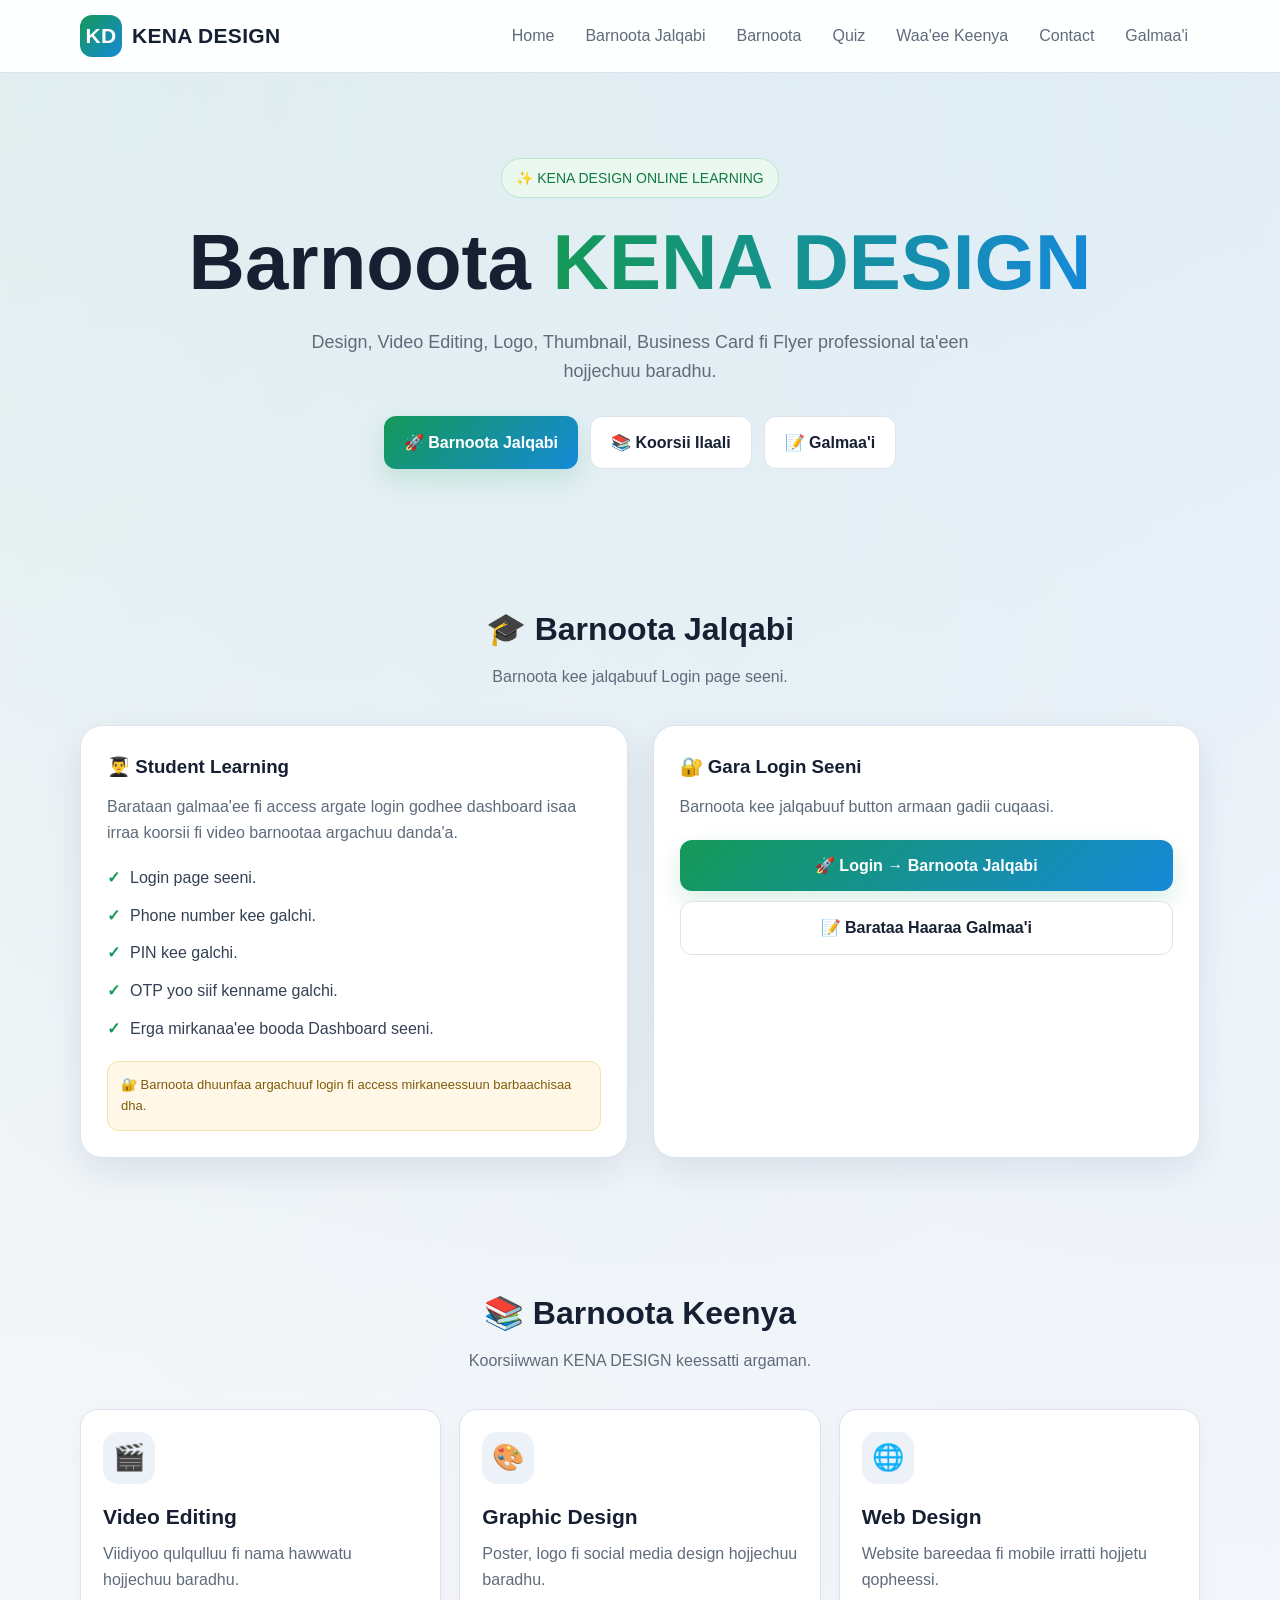
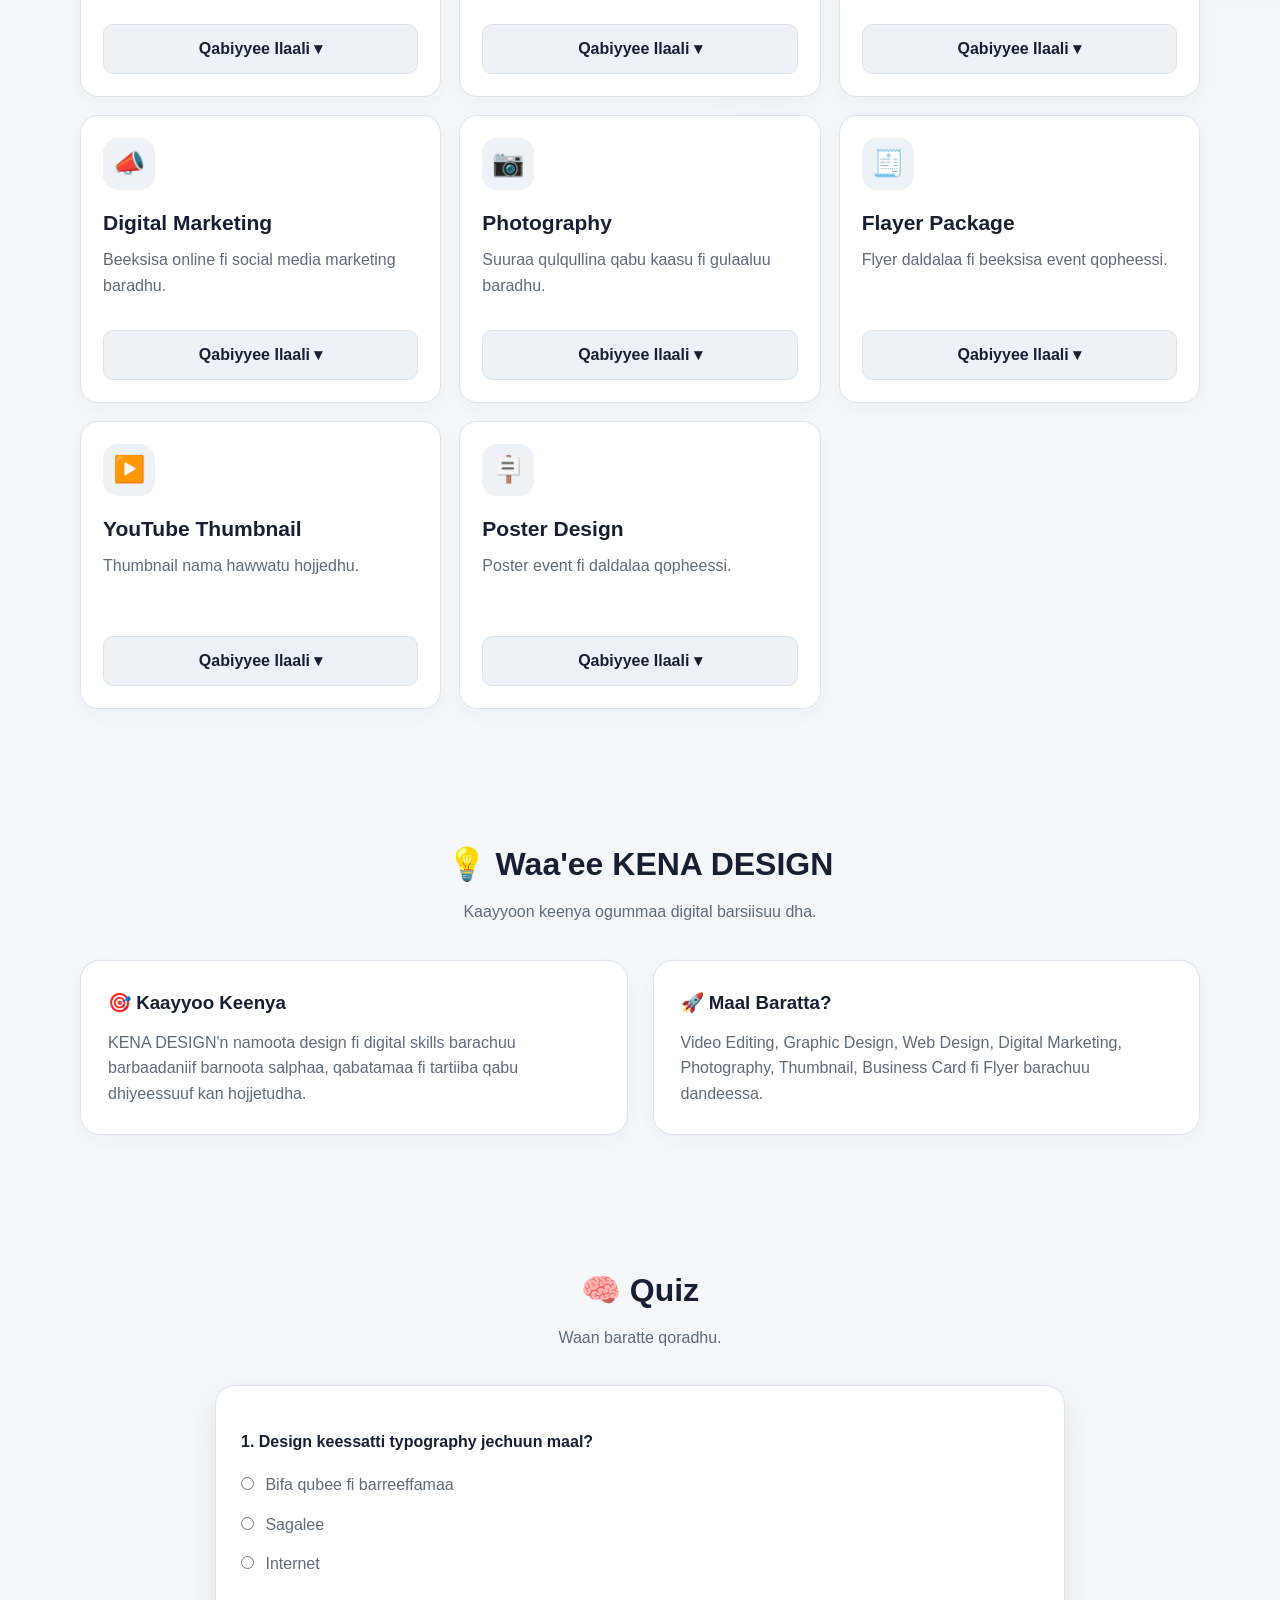
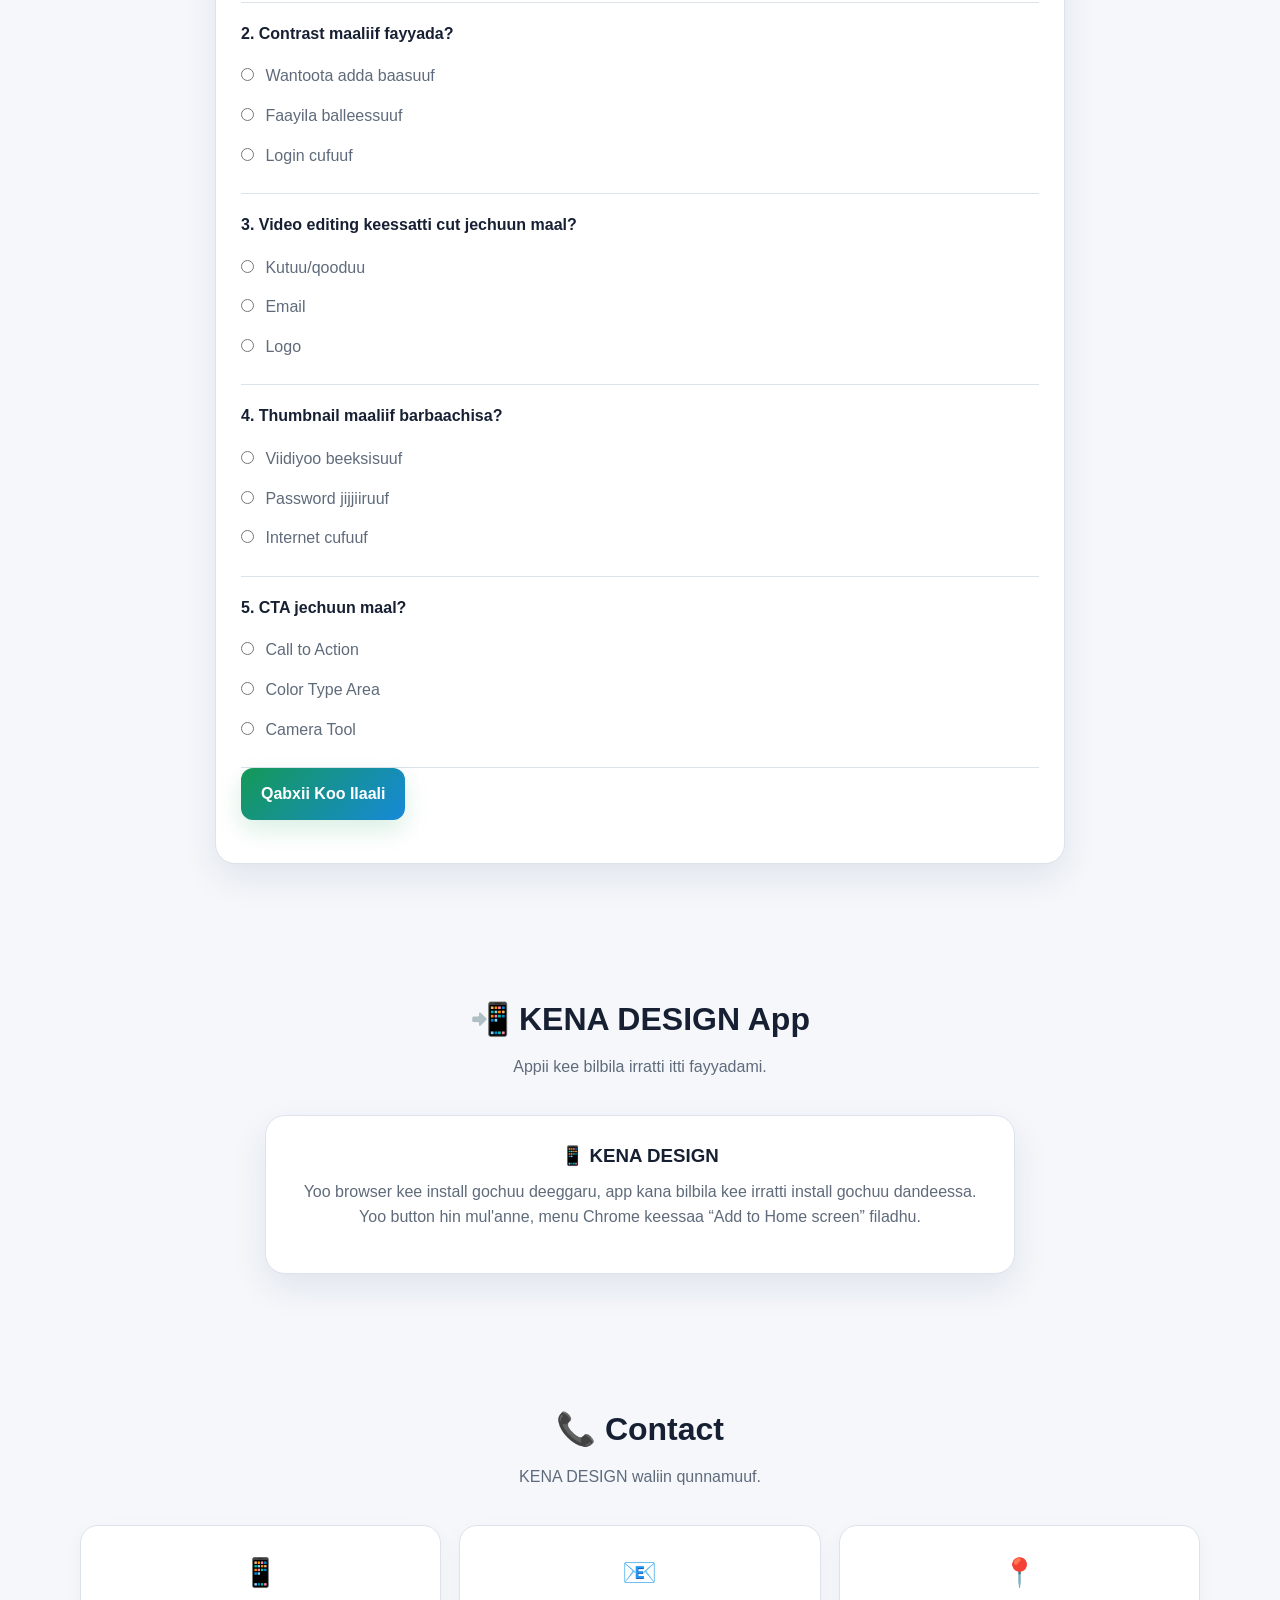
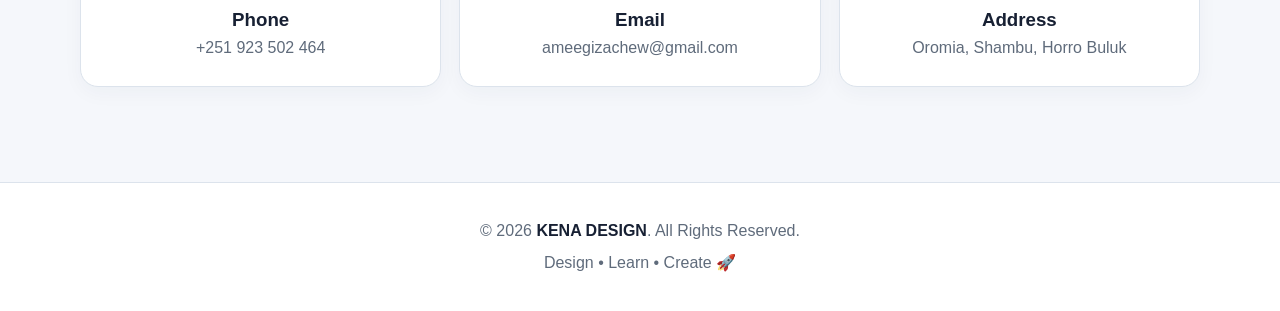
==== index.html @ f5390170 "Update index.html" ====
<!DOCTYPE html>
<html lang="om">
<head>
<meta charset="UTF-8">
<meta name="viewport" content="width=device-width, initial-scale=1, viewport-fit=cover">

<title>KENA DESIGN | Barnoota Design</title>

<meta name="description" content="KENA DESIGN - Barnoota Graphic Design, Video Editing, Web Design fi Digital Skills.">
<meta name="theme-color" content="#ffffff">
<meta name="mobile-web-app-capable" content="yes">
<meta name="apple-mobile-web-app-capable" content="yes">
<meta name="apple-mobile-web-app-title" content="KENA DESIGN">

<link rel="manifest" href="./manifest.json">
<link rel="icon" href="./icons/icon-192.png" type="image/png">
<link rel="apple-touch-icon" href="./icons/icon-192.png">

<style>
:root {
  --bg: #f5f7fb;
  --panel: #ffffff;
  --panel2: #edf2f8;
  --text: #172033;
  --muted: #5f6b7b;
  --accent: #159957;
  --accent2: #1689d8;
  --border: #dce3ec;
  --shadow: 0 14px 35px rgba(24, 39, 75, .09);
}

* {
  margin: 0;
  padding: 0;
  box-sizing: border-box;
}

html {
  scroll-behavior: smooth;
  scroll-padding-top: 85px;
}

body {
  font-family: Arial, Helvetica, sans-serif;
  background:
    radial-gradient(circle at top right, rgba(22,137,216,.08), transparent 35%),
    radial-gradient(circle at top left, rgba(21,153,87,.07), transparent 30%),
    var(--bg);
  color: var(--text);
  line-height: 1.6;
  min-height: 100vh;
}

a {
  color: inherit;
  text-decoration: none;
}

button, input, select {
  font: inherit;
}

button {
  -webkit-tap-highlight-color: transparent;
}

.container {
  width: min(1120px, 92%);
  margin: auto;
}

/* NAVIGATION */

nav {
  position: sticky;
  top: 0;
  z-index: 1000;
  background: rgba(255,255,255,.96);
  backdrop-filter: blur(14px);
  border-bottom: 1px solid var(--border);
}

.nav-inner {
  min-height: 72px;
  display: flex;
  align-items: center;
  justify-content: space-between;
  gap: 15px;
}

.logo {
  display: flex;
  align-items: center;
  gap: 10px;
  font-size: 21px;
  font-weight: 900;
  letter-spacing: .3px;
}

.logo-mark {
  width: 42px;
  height: 42px;
  display: grid;
  place-items: center;
  border-radius: 12px;
  background: linear-gradient(135deg, var(--accent), var(--accent2));
  color: white;
  font-weight: 900;
}

.nav-links {
  display: flex;
  align-items: center;
  gap: 7px;
}

.nav-links a {
  color: var(--muted);
  padding: 10px 12px;
  border-radius: 10px;
}

.nav-links a:hover {
  color: var(--text);
  background: var(--panel2);
}

.menu-btn {
  display: none;
  border: 1px solid var(--border);
  background: var(--panel);
  color: var(--text);
  padding: 9px 12px;
  border-radius: 10px;
  cursor: pointer;
}

/* BUTTONS */

.btn {
  display: inline-flex;
  justify-content: center;
  align-items: center;
  gap: 8px;
  border: 0;
  cursor: pointer;
  border-radius: 12px;
  padding: 13px 20px;
  font-weight: 800;
  text-align: center;
  transition: transform .2s, box-shadow .2s;
}

.btn:hover {
  transform: translateY(-2px);
}

.primary {
  background: linear-gradient(135deg, var(--accent), var(--accent2));
  color: #fff;
  box-shadow: 0 10px 24px rgba(21,153,87,.16);
}

.secondary {
  background: #fff;
  color: var(--text);
  border: 1px solid var(--border);
}

/* HERO */

.hero {
  padding: 85px 0 70px;
  text-align: center;
}

.badge {
  display: inline-block;
  padding: 8px 14px;
  border: 1px solid #b8e8cf;
  background: #eaf8f0;
  color: #117a43;
  border-radius: 999px;
  font-size: 14px;
  margin-bottom: 20px;
}

.hero h1 {
  font-size: clamp(38px, 8vw, 78px);
  line-height: 1.15;
  margin-bottom: 20px;
  font-weight: 900;
}

.hero h1 span {
  background: linear-gradient(90deg, var(--accent), var(--accent2));
  -webkit-background-clip: text;
  background-clip: text;
  color: transparent;
}

.hero p {
  max-width: 700px;
  margin: 0 auto 30px;
  color: var(--muted);
  font-size: 18px;
}

.hero-actions {
  display: flex;
  justify-content: center;
  flex-wrap: wrap;
  gap: 12px;
}

/* SECTIONS */

section {
  padding: 65px 0;
}

.section-head {
  text-align: center;
  margin-bottom: 35px;
}

.section-head h2 {
  font-size: 32px;
  margin-bottom: 9px;
}

.section-head p {
  color: var(--muted);
}

/* STUDENT ACCESS */

.access-wrap {
  display: grid;
  grid-template-columns: 1fr 1fr;
  gap: 25px;
}

.card {
  background: var(--panel);
  border: 1px solid var(--border);
  border-radius: 22px;
  padding: 26px;
  box-shadow: var(--shadow);
}

.card h3 {
  margin-bottom: 12px;
}

.access-info p {
  color: var(--muted);
  margin-bottom: 20px;
}

.access-list {
  list-style: none;
  display: grid;
  gap: 12px;
}

.access-list li {
  display: flex;
  gap: 10px;
  color: #344054;
}

.access-list span {
  color: var(--accent);
  font-weight: bold;
}

.notice {
  margin-top: 20px;
  padding: 13px;
  border-radius: 11px;
  background: #fff8e8;
  border: 1px solid #f5dfaa;
  color: #815b0a;
  font-size: 13px;
}

/* COURSES */

.course-grid {
  display: grid;
  grid-template-columns: repeat(3, 1fr);
  gap: 18px;
}

.course {
  background: var(--panel);
  border: 1px solid var(--border);
  border-radius: 18px;
  padding: 22px;
  box-shadow: 0 6px 20px rgba(24,39,75,.04);
}

.course:hover {
  border-color: #a9dfc2;
  box-shadow: var(--shadow);
}

.icon {
  width: 52px;
  height: 52px;
  display: grid;
  place-items: center;
  border-radius: 15px;
  background: var(--panel2);
  font-size: 26px;
  margin-bottom: 16px;
}

.course h3 {
  font-size: 21px;
  margin-bottom: 8px;
}

.course p {
  color: var(--muted);
  min-height: 68px;
  margin-bottom: 15px;
}

.course-toggle {
  width: 100%;
  padding: 11px;
  border: 1px solid var(--border);
  background: var(--panel2);
  color: var(--text);
  border-radius: 10px;
  cursor: pointer;
  font-weight: 700;
}

.lesson {
  display: none;
  margin-top: 15px;
}

.lesson.open {
  display: block;
}

.lesson ul {
  list-style: none;
  color: var(--muted);
  padding: 10px 0;
}

.lesson li {
  padding: 5px 0;
}

/* ABOUT */

.about-grid {
  display: grid;
  grid-template-columns: 1fr 1fr;
  gap: 25px;
}

.about-box {
  padding: 27px;
  border-radius: 20px;
  background: var(--panel);
  border: 1px solid var(--border);
  box-shadow: 0 6px 20px rgba(24,39,75,.04);
}

.about-box h3 {
  margin-bottom: 12px;
}

.about-box p {
  color: var(--muted);
}

/* QUIZ */

.quiz-box {
  max-width: 850px;
  margin: auto;
  background: var(--panel);
  border: 1px solid var(--border);
  border-radius: 20px;
  padding: 25px;
  box-shadow: var(--shadow);
}

.q {
  padding: 18px 0;
  border-bottom: 1px solid var(--border);
}

.q b {
  display: block;
  margin-bottom: 10px;
}

.q label {
  display: block;
  color: var(--muted);
  padding: 7px 0;
  cursor: pointer;
}

.q input {
  margin-right: 7px;
  accent-color: var(--accent);
}

.result {
  margin-top: 18px;
  font-size: 20px;
  font-weight: 900;
  color: var(--accent);
}

/* CONTACT */

.contact-grid {
  display: grid;
  grid-template-columns: repeat(3, 1fr);
  gap: 18px;
}

.contact-card {
  text-align: center;
  background: var(--panel);
  border: 1px solid var(--border);
  border-radius: 18px;
  padding: 25px;
  box-shadow: 0 6px 20px rgba(24,39,75,.04);
}

.contact-card .big {
  font-size: 28px;
  margin-bottom: 10px;
}

.contact-card p {
  color: var(--muted);
  overflow-wrap: anywhere;
}

/* APP INSTALL */

.install-box {
  max-width: 750px;
  margin: auto;
  text-align: center;
  background: var(--panel);
  border: 1px solid var(--border);
  border-radius: 20px;
  padding: 25px;
  box-shadow: var(--shadow);
}

.install-box p {
  color: var(--muted);
  margin: 8px 0 18px;
}

#installBtn {
  display: none;
}

/* FOOTER */

footer {
  margin-top: 30px;
  padding: 35px 0;
  border-top: 1px solid var(--border);
  text-align: center;
  color: var(--muted);
  background: #fff;
}

footer strong {
  color: var(--text);
}

/* RESPONSIVE */

@media(max-width:900px) {
  .course-grid {
    grid-template-columns: repeat(2, 1fr);
  }

  .access-wrap,
  .about-grid {
    grid-template-columns: 1fr;
  }

  .contact-grid {
    grid-template-columns: 1fr 1fr;
  }
}

@media(max-width:680px) {
  .nav-links {
    display: none;
    position: absolute;
    left: 4%;
    right: 4%;
    top: 72px;
    padding: 10px;
    background: #fff;
    border: 1px solid var(--border);
    border-radius: 14px;
    flex-direction: column;
    align-items: stretch;
    box-shadow: var(--shadow);
  }

  .nav-links.active {
    display: flex;
  }

  .nav-links a {
    width: 100%;
  }

  .menu-btn {
    display: block;
  }

  .hero {
    padding: 60px 0 45px;
  }

  section {
    padding: 50px 0;
  }

  .course-grid,
  .contact-grid {
    grid-template-columns: 1fr;
  }

  .card,
  .quiz-box,
  .about-box {
    padding: 20px;
  }
}

@media(prefers-reduced-motion:reduce) {
  *,
  *::before,
  *::after {
    scroll-behavior: auto !important;
    transition: none !important;
  }
}
</style>
</head>

<body>

<!-- NAVIGATION -->
<nav>
  <div class="container nav-inner">

    <a href="#home" class="logo">
      <span class="logo-mark">KD</span>
      <span>KENA DESIGN</span>
    </a>

    <button
      class="menu-btn"
      id="menuBtn"
      type="button"
      aria-label="Menu bani"
      aria-expanded="false">☰</button>

    <div class="nav-links" id="navLinks">
  <a href="#home">Home</a>

  <a href="https://ameegizachew-kena.github.io/kena-design-/login.html">
    Barnoota Jalqabi
  </a>

  <a href="#courses">Barnoota</a>
  <a href="#quiz">Quiz</a>
  <a href="#about">Waa'ee Keenya</a>
  <a href="#contact">Contact</a>

  <a href="https://ameegizachew-kena.github.io/kena-design-/register.html">
    Galmaa'i
  </a>
</div>

  </div>
</nav>

<!-- HERO -->
<header class="hero" id="home">
  <div class="container">

    <div class="badge">✨ KENA DESIGN ONLINE LEARNING</div>

    <h1>Barnoota <span>KENA DESIGN</span></h1>

    <p>
      Design, Video Editing, Logo, Thumbnail, Business Card
      fi Flyer professional ta'een hojjechuu baradhu.
    </p>

    <div class="hero-actions">
      <a href="login.html" class="btn primary">🚀 Barnoota Jalqabi</a>
      <a href="#courses" class="btn secondary">📚 Koorsii Ilaali</a>
      <a href="register.html" class="btn secondary">📝 Galmaa'i</a>
    </div>

  </div>
</header>

<!-- STUDENT ACCESS -->
<section id="access">
  <div class="container">

    <div class="section-head">
      <h2>🎓 Barnoota Jalqabi</h2>
      <p>Barnoota kee jalqabuuf Login page seeni.</p>
    </div>

    <div class="access-wrap">

      <div class="card access-info">
        <h3>👨‍🎓 Student Learning</h3>

        <p>
          Barataan galmaa'ee fi access argate login godhee
          dashboard isaa irraa koorsii fi video barnootaa argachuu danda'a.
        </p>

        <ul class="access-list">
          <li><span>✓</span><div>Login page seeni.</div></li>
          <li><span>✓</span><div>Phone number kee galchi.</div></li>
          <li><span>✓</span><div>PIN kee galchi.</div></li>
          <li><span>✓</span><div>OTP yoo siif kenname galchi.</div></li>
          <li><span>✓</span><div>Erga mirkanaa'ee booda Dashboard seeni.</div></li>
        </ul>

        <div class="notice">
          🔐 Barnoota dhuunfaa argachuuf login fi access
          mirkaneessuun barbaachisaa dha.
        </div>
      </div>

      <div class="card">
        <h3>🔐 Gara Login Seeni</h3>

        <p style="color:var(--muted);margin-bottom:20px;">
          Barnoota kee jalqabuuf button armaan gadii cuqaasi.
        </p>

        <a href="login.html" class="btn primary" style="width:100%;">
          🚀 Login → Barnoota Jalqabi
        </a>

        <a href="register.html" class="btn secondary"
           style="width:100%;margin-top:10px;">
          📝 Barataa Haaraa Galmaa'i
        </a>
      </div>

    </div>
  </div>
</section>

<!-- COURSES -->
<section id="courses">
  <div class="container">

    <div class="section-head">
      <h2>📚 Barnoota Keenya</h2>
      <p>Koorsiiwwan KENA DESIGN keessatti argaman.</p>
    </div>

    <div id="courseGrid" class="course-grid"></div>

  </div>
</section>

<!-- ABOUT -->
<section id="about">
  <div class="container">

    <div class="section-head">
      <h2>💡 Waa'ee KENA DESIGN</h2>
      <p>Kaayyoon keenya ogummaa digital barsiisuu dha.</p>
    </div>

    <div class="about-grid">

      <div class="about-box">
        <h3>🎯 Kaayyoo Keenya</h3>
        <p>
          KENA DESIGN'n namoota design fi digital skills barachuu
          barbaadaniif barnoota salphaa, qabatamaa fi tartiiba qabu
          dhiyeessuuf kan hojjetudha.
        </p>
      </div>

      <div class="about-box">
        <h3>🚀 Maal Baratta?</h3>
        <p>
          Video Editing, Graphic Design, Web Design, Digital Marketing,
          Photography, Thumbnail, Business Card fi Flyer barachuu dandeessa.
        </p>
      </div>

    </div>
  </div>
</section>

<!-- QUIZ -->
<section id="quiz">
  <div class="container">

    <div class="section-head">
      <h2>🧠 Quiz</h2>
      <p>Waan baratte qoradhu.</p>
    </div>

    <div id="quizBox" class="quiz-box"></div>

  </div>
</section>

<!-- APP INSTALL -->
<section id="install">
  <div class="container">

    <div class="section-head">
      <h2>📲 KENA DESIGN App</h2>
      <p>Appii kee bilbila irratti itti fayyadami.</p>
    </div>

    <div class="install-box">
      <h3>📱 KENA DESIGN</h3>

      <p>
        Yoo browser kee install gochuu deeggaru, app kana bilbila kee
        irratti install gochuu dandeessa. Yoo button hin mul'anne,
        menu Chrome keessaa “Add to Home screen” filadhu.
      </p>

      <button id="installBtn" class="btn primary" type="button">
        📲 Install App
      </button>

      <p id="installMessage" aria-live="polite"></p>
    </div>

  </div>
</section>

<!-- CONTACT -->
<section id="contact">
  <div class="container">

    <div class="section-head">
      <h2>📞 Contact</h2>
      <p>KENA DESIGN waliin qunnamuuf.</p>
    </div>

    <div class="contact-grid">

      <div class="contact-card">
        <div class="big">📱</div>
        <h3>Phone</h3>
        <p>+251 923 502 464</p>
      </div>

      <div class="contact-card">
        <div class="big">📧</div>
        <h3>Email</h3>
        <p>ameegizachew@gmail.com</p>
      </div>

      <div class="contact-card">
        <div class="big">📍</div>
        <h3>Address</h3>
        <p>Oromia, Shambu, Horro Buluk</p>
      </div>

    </div>
  </div>
</section>

<!-- FOOTER -->
<footer>
  <div class="container">
    <p>© 2026 <strong>KENA DESIGN</strong>. All Rights Reserved.</p>
    <p style="margin-top:7px;">Design • Learn • Create 🚀</p>
  </div>
</footer>

<script>
"use strict";

/* MOBILE MENU */
const menuBtn = document.getElementById("menuBtn");
const navLinks = document.getElementById("navLinks");

menuBtn.addEventListener("click", function() {
  const opened = navLinks.classList.toggle("active");

  menuBtn.setAttribute("aria-expanded", String(opened));
  menuBtn.textContent = opened ? "✕" : "☰";
});

navLinks.querySelectorAll("a").forEach(function(link) {
  link.addEventListener("click", function() {
    navLinks.classList.remove("active");
    menuBtn.setAttribute("aria-expanded", "false");
    menuBtn.textContent = "☰";
  });
});

/* COURSES */
const courses = [
  {
    icon: "🎬",
    title: "Video Editing",
    desc: "Viidiyoo qulqulluu fi nama hawwatu hojjechuu baradhu.",
    lessons: [
      "Cut fi trim gochuu",
      "Transition fi effect",
      "Text fi subtitle",
      "Music fi audio",
      "Export qulqullina gaariin"
    ]
  },
  {
    icon: "🎨",
    title: "Graphic Design",
    desc: "Poster, logo fi social media design hojjechuu baradhu.",
    lessons: [
      "Design basics",
      "Typography",
      "Color palette",
      "Layout fi composition",
      "Export"
    ]
  },
  {
    icon: "🌐",
    title: "Web Design",
    desc: "Website bareedaa fi mobile irratti hojjetu qopheessi.",
    lessons: [
      "HTML basics",
      "CSS basics",
      "Responsive design",
      "Links fi forms",
      "Publish website"
    ]
  },
  {
    icon: "📣",
    title: "Digital Marketing",
    desc: "Beeksisa online fi social media marketing baradhu.",
    lessons: [
      "Marketing basics",
      "Content plan",
      "Social media",
      "Audience",
      "Measure results"
    ]
  },
  {
    icon: "📷",
    title: "Photography",
    desc: "Suuraa qulqullina qabu kaasu fi gulaaluu baradhu.",
    lessons: [
      "Camera basics",
      "Lighting",
      "Composition",
      "Editing",
      "Export"
    ]
  },
  {
    icon: "🧾",
    title: "Flayer Package",
    desc: "Flyer daldalaa fi beeksisa event qopheessi.",
    lessons: [
      "Headline",
      "Color",
      "Image placement",
      "Call to action",
      "Export"
    ]
  },
  {
    icon: "▶️",
    title: "YouTube Thumbnail",
    desc: "Thumbnail nama hawwatu hojjedhu.",
    lessons: [
      "Canvas size",
      "Composition",
      "Text",
      "Contrast",
      "Export"
    ]
  },
  {
    icon: "🪧",
    title: "Poster Design",
    desc: "Poster event fi daldalaa qopheessi.",
    lessons: [
      "Purpose",
      "Typography",
      "Color",
      "Layout",
      "Export"
    ]
  }
];

const courseGrid = document.getElementById("courseGrid");

courseGrid.innerHTML = courses.map(function(course, index) {
  return `
    <article class="course">
      <div class="icon">${course.icon}</div>

      <h3>${course.title}</h3>

      <p>${course.desc}</p>

      <button
        class="course-toggle"
        type="button"
        aria-expanded="false"
        aria-controls="lesson${index}"
        data-index="${index}">
        Qabiyyee Ilaali ▾
      </button>

      <div class="lesson" id="lesson${index}">
        <ul>
          ${course.lessons.map(function(item) {
            return `<li>✓ ${item}</li>`;
          }).join("")}
        </ul>

        <a class="btn primary" style="width:100%;" href="login.html">
          🔐 Login godhi
        </a>
      </div>
    </article>
  `;
}).join("");

document.querySelectorAll(".course-toggle").forEach(function(button) {
  button.addEventListener("click", function() {
    const lesson = document.getElementById(
      "lesson" + button.dataset.index
    );

    const opened = lesson.classList.toggle("open");

    button.setAttribute("aria-expanded", String(opened));

    button.textContent = opened
      ? "Qabiyyee Cufi ▴"
      : "Qabiyyee Ilaali ▾";
  });
});

/* QUIZ */
const questions = [
  [
    "Design keessatti typography jechuun maal?",
    ["Bifa qubee fi barreeffamaa", "Sagalee", "Internet"],
    0
  ],
  [
    "Contrast maaliif fayyada?",
    ["Wantoota adda baasuuf", "Faayila balleessuuf", "Login cufuuf"],
    0
  ],
  [
    "Video editing keessatti cut jechuun maal?",
    ["Kutuu/qooduu", "Email", "Logo"],
    0
  ],
  [
    "Thumbnail maaliif barbaachisa?",
    ["Viidiyoo beeksisuuf", "Password jijjiiruuf", "Internet cufuuf"],
    0
  ],
  [
    "CTA jechuun maal?",
    ["Call to Action", "Color Type Area", "Camera Tool"],
    0
  ]
];

const quizBox = document.getElementById("quizBox");

quizBox.innerHTML = questions.map(function(question, index) {
  return `
    <div class="q">
      <b>${index + 1}. ${question[0]}</b>

      ${question[1].map(function(option, optionIndex) {
        return `
          <label>
            <input
              type="radio"
              name="q${index}"
              value="${optionIndex}">
            ${option}
          </label>
        `;
      }).join("")}
    </div>
  `;
}).join("") + `
  <button type="button" class="btn primary" id="quizSubmit">
    Qabxii Koo Ilaali
  </button>

  <div id="result" class="result" aria-live="polite"></div>
`;

document.getElementById("quizSubmit").addEventListener("click", function() {
  let score = 0;
  let answered = 0;

  questions.forEach(function(question, index) {
    const answer = document.querySelector(
      'input[name="q' + index + '"]:checked'
    );

    if (answer) {
      answered++;

      if (Number(answer.value) === question[2]) {
        score++;
      }
    }
  });

  const result = document.getElementById("result");

  if (answered !== questions.length) {
    result.textContent =
      "Maaloo gaaffii hunda deebisi. Deebifte: " +
      answered + "/" + questions.length;

    return;
  }

  result.textContent =
    "Qabxii kee: " + score + "/" + questions.length + " 🎉";
});

/* PWA INSTALL */
let deferredInstallPrompt = null;

const installBtn = document.getElementById("installBtn");
const installMessage = document.getElementById("installMessage");

window.addEventListener("beforeinstallprompt", function(event) {
  event.preventDefault();

  deferredInstallPrompt = event;
  installBtn.style.display = "inline-flex";
  installMessage.textContent = "";
});

installBtn.addEventListener("click", async function() {
  if (!deferredInstallPrompt) {
    installMessage.textContent =
      'Chrome menu bani, "Add to Home screen" filadhu.';

    return;
  }

  deferredInstallPrompt.prompt();

  await deferredInstallPrompt.userChoice;

  deferredInstallPrompt = null;
  installBtn.style.display = "none";
});

window.addEventListener("appinstalled", function() {
  installBtn.style.display = "none";

  installMessage.textContent =
    "KENA DESIGN app install ta'eera. ✓";
});

/* SERVICE WORKER */
if ("serviceWorker" in navigator && location.protocol === "https:") {
  window.addEventListener("load", function() {
    navigator.serviceWorker.register("./service-worker.js")
      .catch(function(error) {
        console.error("Service worker error:", error);
      });
  });
}
</script>

</body>
</html>
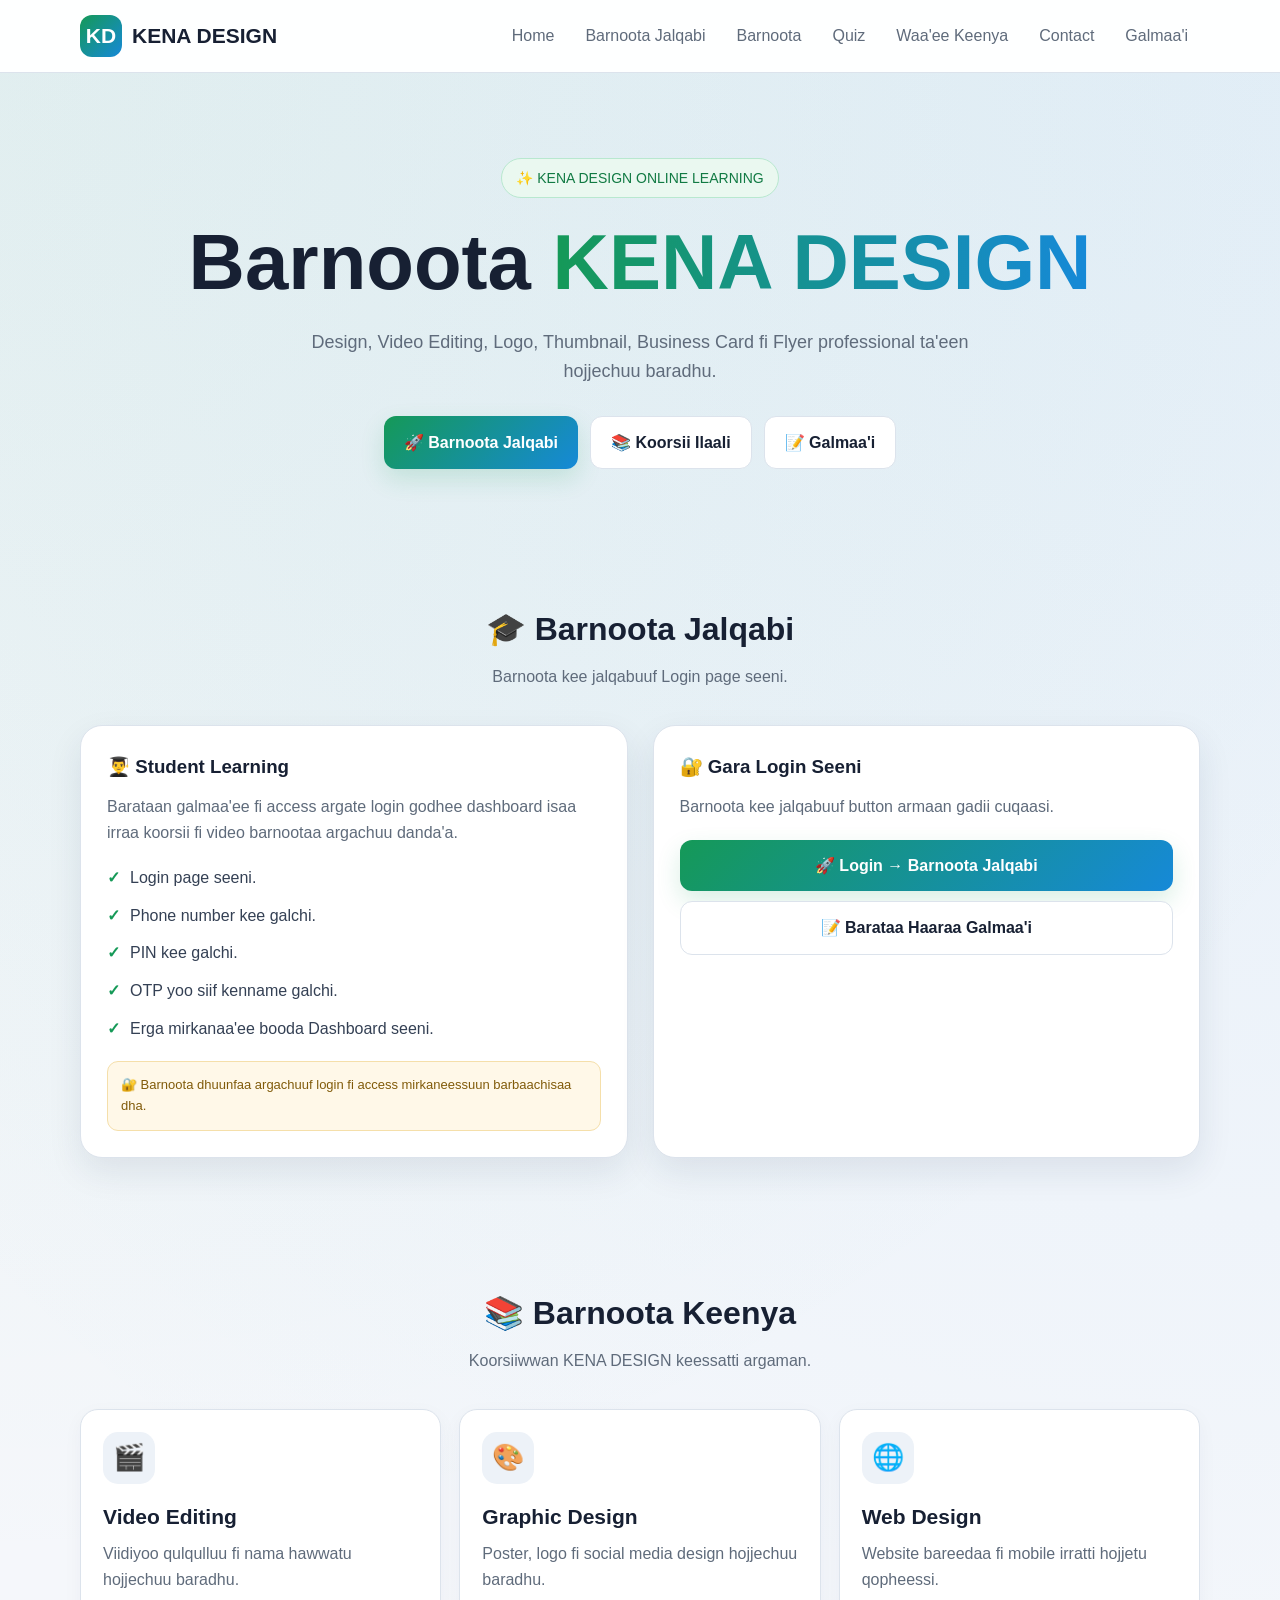
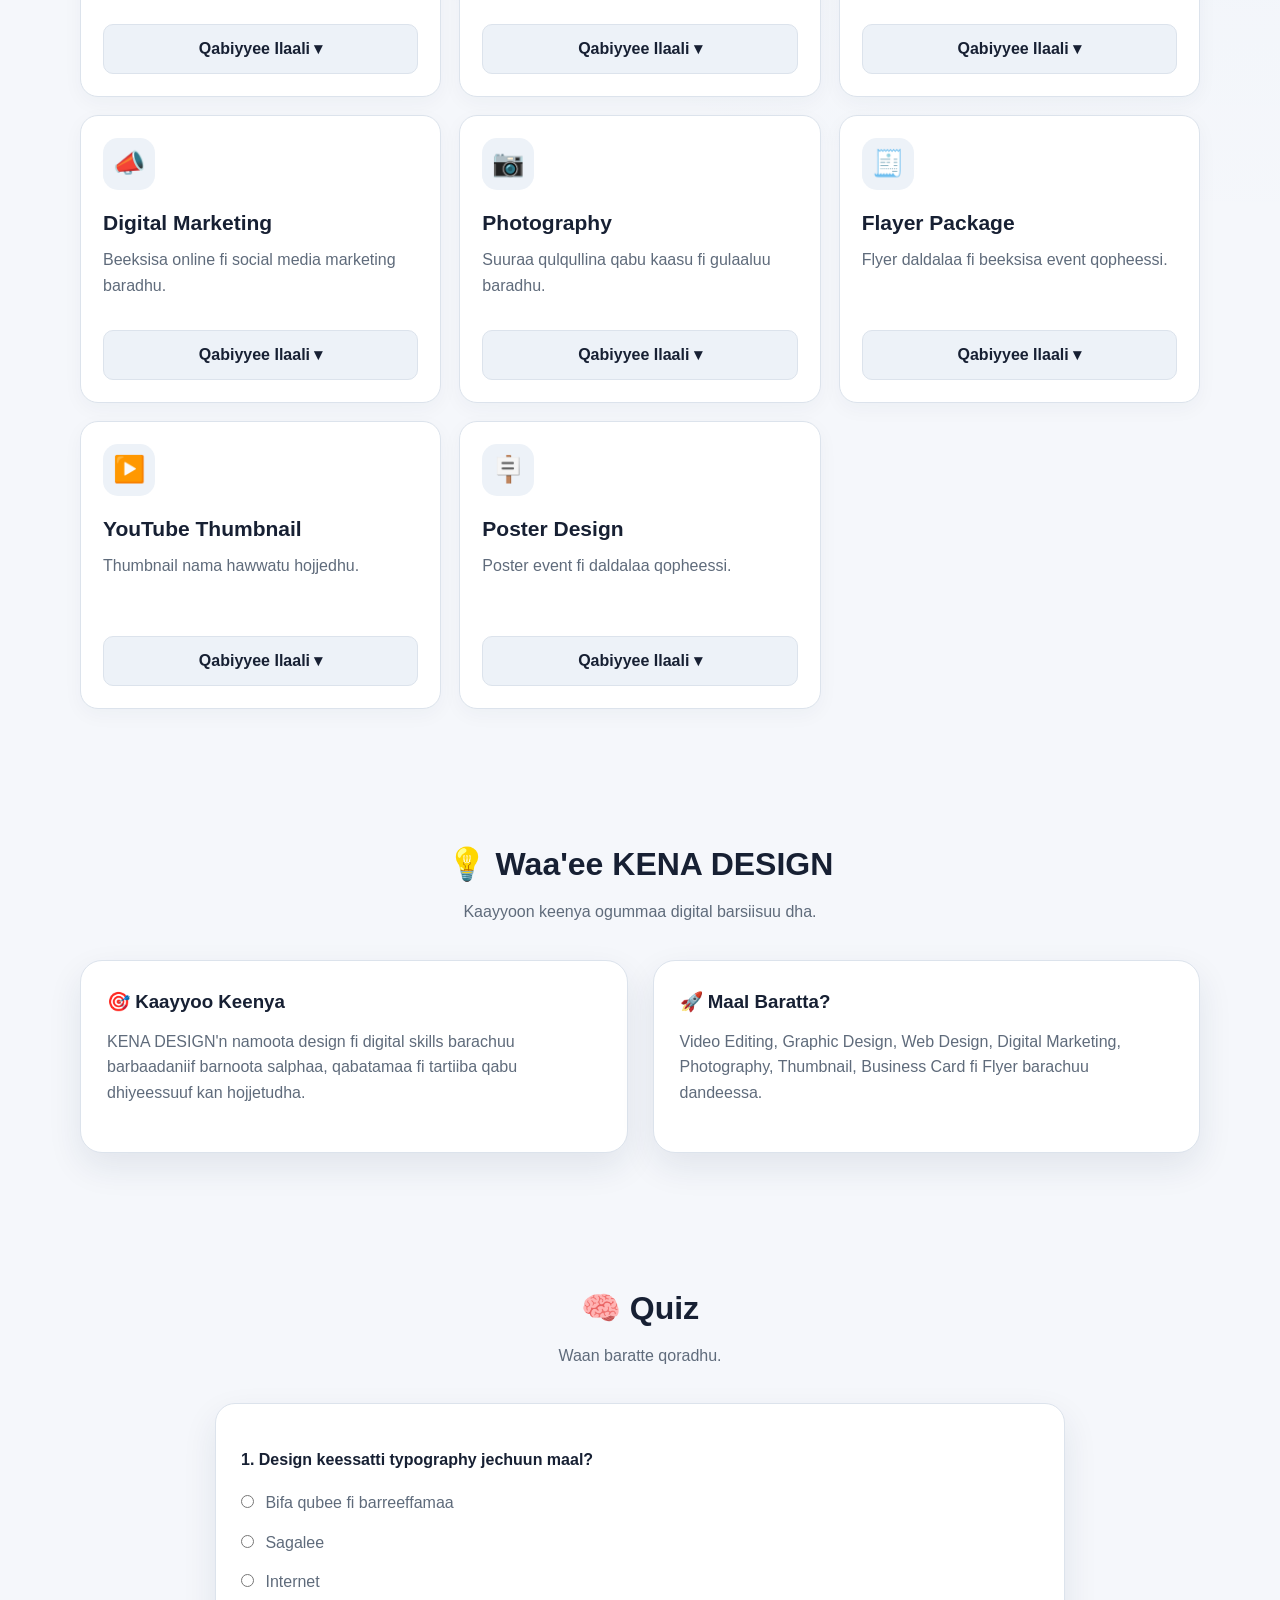
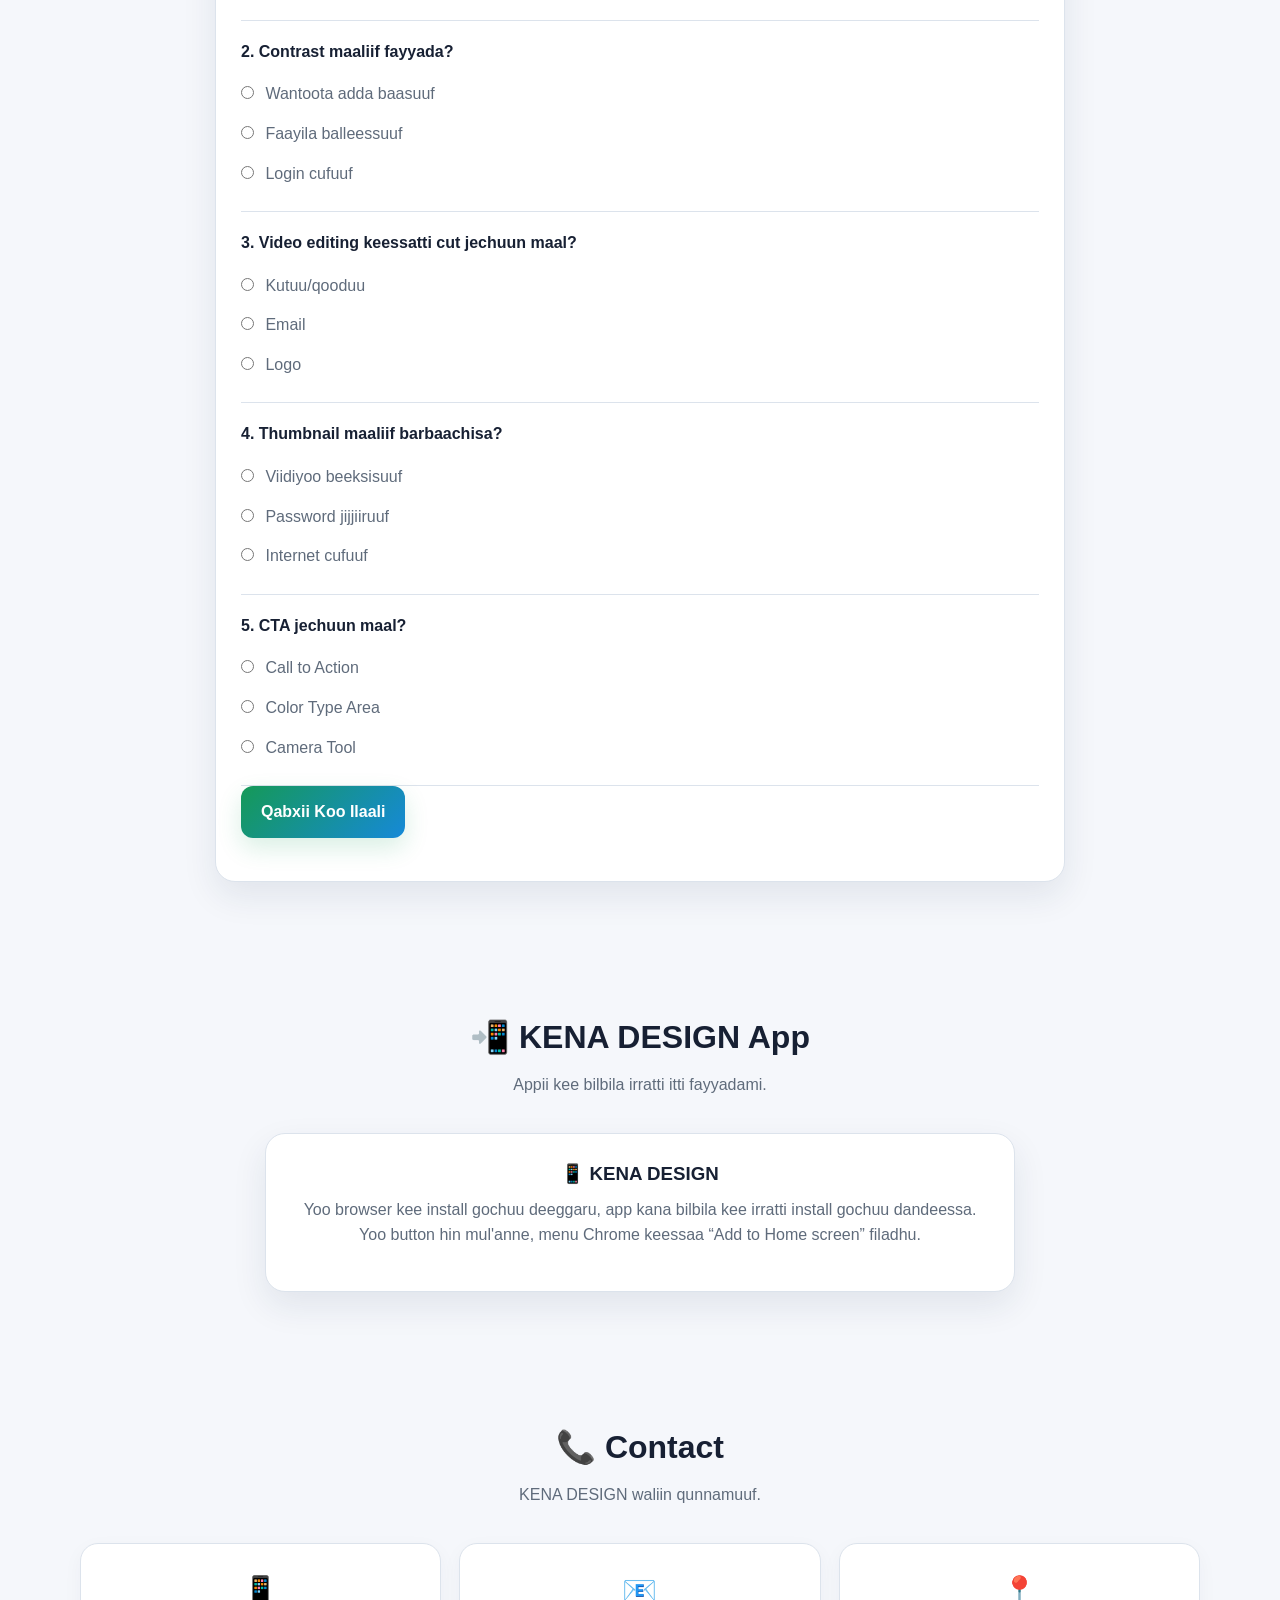
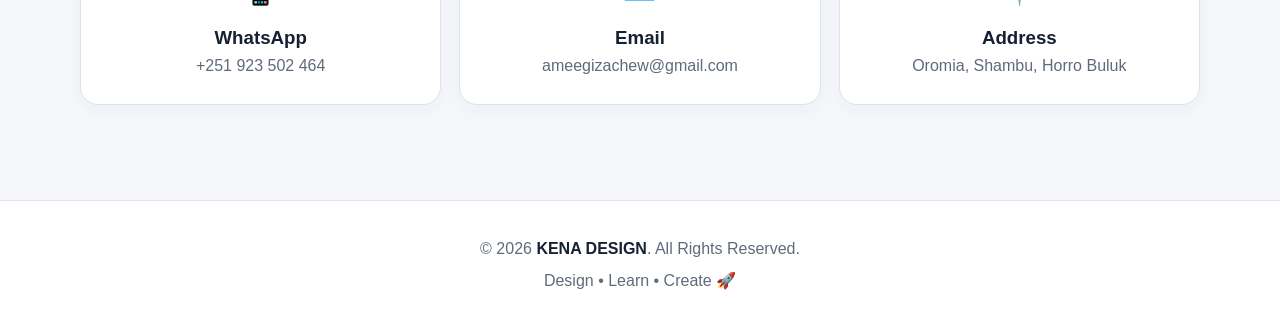
==== commit e1d84f6c: "Update index.html" ====
--- a/index.html
+++ b/index.html
@@ -5,7 +5,6 @@
 <meta name="viewport" content="width=device-width, initial-scale=1, viewport-fit=cover">
 
 <title>KENA DESIGN | Barnoota Design</title>
-
 <meta name="description" content="KENA DESIGN - Barnoota Graphic Design, Video Editing, Web Design fi Digital Skills.">
 <meta name="theme-color" content="#ffffff">
 <meta name="mobile-web-app-capable" content="yes">
@@ -18,537 +17,502 @@
 
 <style>
 :root {
-  --bg: #f5f7fb;
-  --panel: #ffffff;
-  --panel2: #edf2f8;
-  --text: #172033;
-  --muted: #5f6b7b;
-  --accent: #159957;
-  --accent2: #1689d8;
-  --border: #dce3ec;
-  --shadow: 0 14px 35px rgba(24, 39, 75, .09);
+  --bg:#f5f7fb;
+  --panel:#ffffff;
+  --panel2:#edf2f8;
+  --text:#172033;
+  --muted:#5f6b7b;
+  --accent:#159957;
+  --accent2:#1689d8;
+  --border:#dce3ec;
+  --shadow:0 14px 35px rgba(24,39,75,.09);
 }
 
 * {
-  margin: 0;
-  padding: 0;
-  box-sizing: border-box;
+  margin:0;
+  padding:0;
+  box-sizing:border-box;
 }
 
 html {
-  scroll-behavior: smooth;
-  scroll-padding-top: 85px;
+  scroll-behavior:smooth;
+  scroll-padding-top:85px;
 }
 
 body {
-  font-family: Arial, Helvetica, sans-serif;
+  font-family:Arial,Helvetica,sans-serif;
   background:
-    radial-gradient(circle at top right, rgba(22,137,216,.08), transparent 35%),
-    radial-gradient(circle at top left, rgba(21,153,87,.07), transparent 30%),
+    radial-gradient(circle at top right,rgba(22,137,216,.08),transparent 35%),
+    radial-gradient(circle at top left,rgba(21,153,87,.07),transparent 30%),
     var(--bg);
-  color: var(--text);
-  line-height: 1.6;
-  min-height: 100vh;
+  color:var(--text);
+  line-height:1.6;
+  min-height:100vh;
 }
 
 a {
-  color: inherit;
-  text-decoration: none;
-}
-
-button, input, select {
-  font: inherit;
+  color:inherit;
+  text-decoration:none;
+}
+
+button,input {
+  font:inherit;
 }
 
 button {
-  -webkit-tap-highlight-color: transparent;
+  -webkit-tap-highlight-color:transparent;
+  cursor:pointer;
 }
 
 .container {
-  width: min(1120px, 92%);
-  margin: auto;
+  width:min(1120px,92%);
+  margin:auto;
 }
 
 /* NAVIGATION */
-
 nav {
-  position: sticky;
-  top: 0;
-  z-index: 1000;
-  background: rgba(255,255,255,.96);
-  backdrop-filter: blur(14px);
-  border-bottom: 1px solid var(--border);
+  position:sticky;
+  top:0;
+  z-index:1000;
+  background:rgba(255,255,255,.97);
+  backdrop-filter:blur(14px);
+  border-bottom:1px solid var(--border);
 }
 
 .nav-inner {
-  min-height: 72px;
-  display: flex;
-  align-items: center;
-  justify-content: space-between;
-  gap: 15px;
+  min-height:72px;
+  display:flex;
+  align-items:center;
+  justify-content:space-between;
+  gap:15px;
 }
 
 .logo {
-  display: flex;
-  align-items: center;
-  gap: 10px;
-  font-size: 21px;
-  font-weight: 900;
-  letter-spacing: .3px;
+  display:flex;
+  align-items:center;
+  gap:10px;
+  font-size:21px;
+  font-weight:900;
 }
 
 .logo-mark {
-  width: 42px;
-  height: 42px;
-  display: grid;
-  place-items: center;
-  border-radius: 12px;
-  background: linear-gradient(135deg, var(--accent), var(--accent2));
-  color: white;
-  font-weight: 900;
+  width:42px;
+  height:42px;
+  display:grid;
+  place-items:center;
+  border-radius:12px;
+  background:linear-gradient(135deg,var(--accent),var(--accent2));
+  color:white;
+  font-weight:900;
 }
 
 .nav-links {
-  display: flex;
-  align-items: center;
-  gap: 7px;
+  display:flex;
+  align-items:center;
+  gap:7px;
 }
 
 .nav-links a {
-  color: var(--muted);
-  padding: 10px 12px;
-  border-radius: 10px;
+  color:var(--muted);
+  padding:10px 12px;
+  border-radius:10px;
 }
 
 .nav-links a:hover {
-  color: var(--text);
-  background: var(--panel2);
+  color:var(--text);
+  background:var(--panel2);
 }
 
 .menu-btn {
-  display: none;
-  border: 1px solid var(--border);
-  background: var(--panel);
-  color: var(--text);
-  padding: 9px 12px;
-  border-radius: 10px;
-  cursor: pointer;
+  display:none;
+  border:1px solid var(--border);
+  background:white;
+  padding:9px 12px;
+  border-radius:10px;
 }
 
 /* BUTTONS */
-
 .btn {
-  display: inline-flex;
-  justify-content: center;
-  align-items: center;
-  gap: 8px;
-  border: 0;
-  cursor: pointer;
-  border-radius: 12px;
-  padding: 13px 20px;
-  font-weight: 800;
-  text-align: center;
-  transition: transform .2s, box-shadow .2s;
+  display:inline-flex;
+  justify-content:center;
+  align-items:center;
+  gap:8px;
+  border:0;
+  border-radius:12px;
+  padding:13px 20px;
+  font-weight:800;
+  text-align:center;
+  transition:transform .2s,box-shadow .2s;
 }
 
 .btn:hover {
-  transform: translateY(-2px);
+  transform:translateY(-2px);
 }
 
 .primary {
-  background: linear-gradient(135deg, var(--accent), var(--accent2));
-  color: #fff;
-  box-shadow: 0 10px 24px rgba(21,153,87,.16);
+  background:linear-gradient(135deg,var(--accent),var(--accent2));
+  color:white;
+  box-shadow:0 10px 24px rgba(21,153,87,.16);
 }
 
 .secondary {
-  background: #fff;
-  color: var(--text);
-  border: 1px solid var(--border);
+  background:white;
+  color:var(--text);
+  border:1px solid var(--border);
 }
 
 /* HERO */
-
 .hero {
-  padding: 85px 0 70px;
-  text-align: center;
+  padding:85px 0 70px;
+  text-align:center;
 }
 
 .badge {
-  display: inline-block;
-  padding: 8px 14px;
-  border: 1px solid #b8e8cf;
-  background: #eaf8f0;
-  color: #117a43;
-  border-radius: 999px;
-  font-size: 14px;
-  margin-bottom: 20px;
+  display:inline-block;
+  padding:8px 14px;
+  border:1px solid #b8e8cf;
+  background:#eaf8f0;
+  color:#117a43;
+  border-radius:999px;
+  font-size:14px;
+  margin-bottom:20px;
 }
 
 .hero h1 {
-  font-size: clamp(38px, 8vw, 78px);
-  line-height: 1.15;
-  margin-bottom: 20px;
-  font-weight: 900;
+  font-size:clamp(38px,8vw,78px);
+  line-height:1.15;
+  margin-bottom:20px;
+  font-weight:900;
 }
 
 .hero h1 span {
-  background: linear-gradient(90deg, var(--accent), var(--accent2));
-  -webkit-background-clip: text;
-  background-clip: text;
-  color: transparent;
+  background:linear-gradient(90deg,var(--accent),var(--accent2));
+  -webkit-background-clip:text;
+  background-clip:text;
+  color:transparent;
 }
 
 .hero p {
-  max-width: 700px;
-  margin: 0 auto 30px;
-  color: var(--muted);
-  font-size: 18px;
+  max-width:700px;
+  margin:0 auto 30px;
+  color:var(--muted);
+  font-size:18px;
 }
 
 .hero-actions {
-  display: flex;
-  justify-content: center;
-  flex-wrap: wrap;
-  gap: 12px;
+  display:flex;
+  justify-content:center;
+  flex-wrap:wrap;
+  gap:12px;
 }
 
 /* SECTIONS */
-
 section {
-  padding: 65px 0;
+  padding:65px 0;
 }
 
 .section-head {
-  text-align: center;
-  margin-bottom: 35px;
+  text-align:center;
+  margin-bottom:35px;
 }
 
 .section-head h2 {
-  font-size: 32px;
-  margin-bottom: 9px;
+  font-size:32px;
+  margin-bottom:9px;
 }
 
 .section-head p {
-  color: var(--muted);
-}
-
-/* STUDENT ACCESS */
-
-.access-wrap {
-  display: grid;
-  grid-template-columns: 1fr 1fr;
-  gap: 25px;
-}
-
-.card {
-  background: var(--panel);
-  border: 1px solid var(--border);
-  border-radius: 22px;
-  padding: 26px;
-  box-shadow: var(--shadow);
-}
-
-.card h3 {
-  margin-bottom: 12px;
-}
-
-.access-info p {
-  color: var(--muted);
-  margin-bottom: 20px;
+  color:var(--muted);
+}
+
+/* CARDS */
+.access-wrap,
+.about-grid {
+  display:grid;
+  grid-template-columns:1fr 1fr;
+  gap:25px;
+}
+
+.card,
+.about-box {
+  background:var(--panel);
+  border:1px solid var(--border);
+  border-radius:22px;
+  padding:26px;
+  box-shadow:var(--shadow);
+}
+
+.card h3,
+.about-box h3 {
+  margin-bottom:12px;
+}
+
+.access-info p,
+.about-box p {
+  color:var(--muted);
+  margin-bottom:20px;
 }
 
 .access-list {
-  list-style: none;
-  display: grid;
-  gap: 12px;
+  list-style:none;
+  display:grid;
+  gap:12px;
 }
 
 .access-list li {
-  display: flex;
-  gap: 10px;
-  color: #344054;
+  display:flex;
+  gap:10px;
+  color:#344054;
 }
 
 .access-list span {
-  color: var(--accent);
-  font-weight: bold;
+  color:var(--accent);
+  font-weight:bold;
 }
 
 .notice {
-  margin-top: 20px;
-  padding: 13px;
-  border-radius: 11px;
-  background: #fff8e8;
-  border: 1px solid #f5dfaa;
-  color: #815b0a;
-  font-size: 13px;
+  margin-top:20px;
+  padding:13px;
+  border-radius:11px;
+  background:#fff8e8;
+  border:1px solid #f5dfaa;
+  color:#815b0a;
+  font-size:13px;
 }
 
 /* COURSES */
-
 .course-grid {
-  display: grid;
-  grid-template-columns: repeat(3, 1fr);
-  gap: 18px;
+  display:grid;
+  grid-template-columns:repeat(3,1fr);
+  gap:18px;
 }
 
 .course {
-  background: var(--panel);
-  border: 1px solid var(--border);
-  border-radius: 18px;
-  padding: 22px;
-  box-shadow: 0 6px 20px rgba(24,39,75,.04);
+  background:var(--panel);
+  border:1px solid var(--border);
+  border-radius:18px;
+  padding:22px;
+  box-shadow:0 6px 20px rgba(24,39,75,.04);
 }
 
 .course:hover {
-  border-color: #a9dfc2;
-  box-shadow: var(--shadow);
+  border-color:#a9dfc2;
+  box-shadow:var(--shadow);
 }
 
 .icon {
-  width: 52px;
-  height: 52px;
-  display: grid;
-  place-items: center;
-  border-radius: 15px;
-  background: var(--panel2);
-  font-size: 26px;
-  margin-bottom: 16px;
+  width:52px;
+  height:52px;
+  display:grid;
+  place-items:center;
+  border-radius:15px;
+  background:var(--panel2);
+  font-size:26px;
+  margin-bottom:16px;
 }
 
 .course h3 {
-  font-size: 21px;
-  margin-bottom: 8px;
+  font-size:21px;
+  margin-bottom:8px;
 }
 
 .course p {
-  color: var(--muted);
-  min-height: 68px;
-  margin-bottom: 15px;
+  color:var(--muted);
+  min-height:68px;
+  margin-bottom:15px;
 }
 
 .course-toggle {
-  width: 100%;
-  padding: 11px;
-  border: 1px solid var(--border);
-  background: var(--panel2);
-  color: var(--text);
-  border-radius: 10px;
-  cursor: pointer;
-  font-weight: 700;
+  width:100%;
+  padding:11px;
+  border:1px solid var(--border);
+  background:var(--panel2);
+  color:var(--text);
+  border-radius:10px;
+  font-weight:700;
 }
 
 .lesson {
-  display: none;
-  margin-top: 15px;
+  display:none;
+  margin-top:15px;
 }
 
 .lesson.open {
-  display: block;
+  display:block;
 }
 
 .lesson ul {
-  list-style: none;
-  color: var(--muted);
-  padding: 10px 0;
+  list-style:none;
+  color:var(--muted);
+  padding:10px 0;
 }
 
 .lesson li {
-  padding: 5px 0;
-}
-
-/* ABOUT */
-
-.about-grid {
-  display: grid;
-  grid-template-columns: 1fr 1fr;
-  gap: 25px;
-}
-
-.about-box {
-  padding: 27px;
-  border-radius: 20px;
-  background: var(--panel);
-  border: 1px solid var(--border);
-  box-shadow: 0 6px 20px rgba(24,39,75,.04);
-}
-
-.about-box h3 {
-  margin-bottom: 12px;
-}
-
-.about-box p {
-  color: var(--muted);
+  padding:5px 0;
 }
 
 /* QUIZ */
-
 .quiz-box {
-  max-width: 850px;
-  margin: auto;
-  background: var(--panel);
-  border: 1px solid var(--border);
-  border-radius: 20px;
-  padding: 25px;
-  box-shadow: var(--shadow);
+  max-width:850px;
+  margin:auto;
+  background:white;
+  border:1px solid var(--border);
+  border-radius:20px;
+  padding:25px;
+  box-shadow:var(--shadow);
 }
 
 .q {
-  padding: 18px 0;
-  border-bottom: 1px solid var(--border);
+  padding:18px 0;
+  border-bottom:1px solid var(--border);
 }
 
 .q b {
-  display: block;
-  margin-bottom: 10px;
+  display:block;
+  margin-bottom:10px;
 }
 
 .q label {
-  display: block;
-  color: var(--muted);
-  padding: 7px 0;
-  cursor: pointer;
+  display:block;
+  color:var(--muted);
+  padding:7px 0;
+  cursor:pointer;
 }
 
 .q input {
-  margin-right: 7px;
-  accent-color: var(--accent);
+  margin-right:7px;
+  accent-color:var(--accent);
 }
 
 .result {
-  margin-top: 18px;
-  font-size: 20px;
-  font-weight: 900;
-  color: var(--accent);
+  margin-top:18px;
+  font-size:20px;
+  font-weight:900;
+  color:var(--accent);
 }
 
 /* CONTACT */
-
 .contact-grid {
-  display: grid;
-  grid-template-columns: repeat(3, 1fr);
-  gap: 18px;
+  display:grid;
+  grid-template-columns:repeat(3,1fr);
+  gap:18px;
 }
 
 .contact-card {
-  text-align: center;
-  background: var(--panel);
-  border: 1px solid var(--border);
-  border-radius: 18px;
-  padding: 25px;
-  box-shadow: 0 6px 20px rgba(24,39,75,.04);
+  text-align:center;
+  background:white;
+  border:1px solid var(--border);
+  border-radius:18px;
+  padding:25px;
+  box-shadow:0 6px 20px rgba(24,39,75,.04);
 }
 
 .contact-card .big {
-  font-size: 28px;
-  margin-bottom: 10px;
+  font-size:28px;
+  margin-bottom:10px;
 }
 
 .contact-card p {
-  color: var(--muted);
-  overflow-wrap: anywhere;
-}
-
-/* APP INSTALL */
-
+  color:var(--muted);
+  overflow-wrap:anywhere;
+}
+
+/* INSTALL */
 .install-box {
-  max-width: 750px;
-  margin: auto;
-  text-align: center;
-  background: var(--panel);
-  border: 1px solid var(--border);
-  border-radius: 20px;
-  padding: 25px;
-  box-shadow: var(--shadow);
+  max-width:750px;
+  margin:auto;
+  text-align:center;
+  background:white;
+  border:1px solid var(--border);
+  border-radius:20px;
+  padding:25px;
+  box-shadow:var(--shadow);
 }
 
 .install-box p {
-  color: var(--muted);
-  margin: 8px 0 18px;
+  color:var(--muted);
+  margin:8px 0 18px;
 }
 
 #installBtn {
-  display: none;
+  display:none;
 }
 
 /* FOOTER */
-
 footer {
-  margin-top: 30px;
-  padding: 35px 0;
-  border-top: 1px solid var(--border);
-  text-align: center;
-  color: var(--muted);
-  background: #fff;
+  margin-top:30px;
+  padding:35px 0;
+  border-top:1px solid var(--border);
+  text-align:center;
+  color:var(--muted);
+  background:white;
 }
 
 footer strong {
-  color: var(--text);
+  color:var(--text);
 }
 
 /* RESPONSIVE */
-
 @media(max-width:900px) {
   .course-grid {
-    grid-template-columns: repeat(2, 1fr);
+    grid-template-columns:repeat(2,1fr);
   }
 
   .access-wrap,
   .about-grid {
-    grid-template-columns: 1fr;
+    grid-template-columns:1fr;
   }
 
   .contact-grid {
-    grid-template-columns: 1fr 1fr;
+    grid-template-columns:1fr 1fr;
   }
 }
 
 @media(max-width:680px) {
   .nav-links {
-    display: none;
-    position: absolute;
-    left: 4%;
-    right: 4%;
-    top: 72px;
-    padding: 10px;
-    background: #fff;
-    border: 1px solid var(--border);
-    border-radius: 14px;
-    flex-direction: column;
-    align-items: stretch;
-    box-shadow: var(--shadow);
+    display:none;
+    position:absolute;
+    left:4%;
+    right:4%;
+    top:72px;
+    padding:10px;
+    background:white;
+    border:1px solid var(--border);
+    border-radius:14px;
+    flex-direction:column;
+    align-items:stretch;
+    box-shadow:var(--shadow);
   }
 
   .nav-links.active {
-    display: flex;
+    display:flex;
   }
 
   .nav-links a {
-    width: 100%;
+    width:100%;
   }
 
   .menu-btn {
-    display: block;
+    display:block;
   }
 
   .hero {
-    padding: 60px 0 45px;
+    padding:60px 0 45px;
   }
 
   section {
-    padding: 50px 0;
+    padding:50px 0;
   }
 
   .course-grid,
   .contact-grid {
-    grid-template-columns: 1fr;
+    grid-template-columns:1fr;
   }
 
   .card,
   .quiz-box,
   .about-box {
-    padding: 20px;
+    padding:20px;
   }
 }
 
@@ -556,8 +520,8 @@
   *,
   *::before,
   *::after {
-    scroll-behavior: auto !important;
-    transition: none !important;
+    scroll-behavior:auto!important;
+    transition:none!important;
   }
 }
 </style>
@@ -565,7 +529,6 @@
 
 <body>
 
-<!-- NAVIGATION -->
 <nav>
   <div class="container nav-inner">
 
@@ -574,34 +537,22 @@
       <span>KENA DESIGN</span>
     </a>
 
-    <button
-      class="menu-btn"
-      id="menuBtn"
-      type="button"
-      aria-label="Menu bani"
-      aria-expanded="false">☰</button>
+    <button class="menu-btn" id="menuBtn" type="button"
+      aria-label="Menu bani" aria-expanded="false">☰</button>
 
     <div class="nav-links" id="navLinks">
-  <a href="#home">Home</a>
-
-  <a href="https://ameegizachew-kena.github.io/kena-design-/login.html">
-    Barnoota Jalqabi
-  </a>
-
-  <a href="#courses">Barnoota</a>
-  <a href="#quiz">Quiz</a>
-  <a href="#about">Waa'ee Keenya</a>
-  <a href="#contact">Contact</a>
-
-  <a href="https://ameegizachew-kena.github.io/kena-design-/register.html">
-    Galmaa'i
-  </a>
-</div>
+      <a href="#home">Home</a>
+      <a href="#access">Barnoota Jalqabi</a>
+      <a href="#courses">Barnoota</a>
+      <a href="#quiz">Quiz</a>
+      <a href="#about">Waa'ee Keenya</a>
+      <a href="#contact">Contact</a>
+      <a href="register.html">Galmaa'i</a>
+    </div>
 
   </div>
 </nav>
 
-<!-- HERO -->
 <header class="hero" id="home">
   <div class="container">
 
@@ -623,7 +574,6 @@
   </div>
 </header>
 
-<!-- STUDENT ACCESS -->
 <section id="access">
   <div class="container">
 
@@ -677,7 +627,6 @@
   </div>
 </section>
 
-<!-- COURSES -->
 <section id="courses">
   <div class="container">
 
@@ -691,7 +640,6 @@
   </div>
 </section>
 
-<!-- ABOUT -->
 <section id="about">
   <div class="container">
 
@@ -723,7 +671,6 @@
   </div>
 </section>
 
-<!-- QUIZ -->
 <section id="quiz">
   <div class="container">
 
@@ -737,7 +684,6 @@
   </div>
 </section>
 
-<!-- APP INSTALL -->
 <section id="install">
   <div class="container">
 
@@ -765,7 +711,6 @@
   </div>
 </section>
 
-<!-- CONTACT -->
 <section id="contact">
   <div class="container">
 
@@ -778,14 +723,14 @@
 
       <div class="contact-card">
         <div class="big">📱</div>
-        <h3>Phone</h3>
-        <p>+251 923 502 464</p>
+        <h3>WhatsApp</h3>
+        <p><a href="https://wa.me/251923502464">+251 923 502 464</a></p>
       </div>
 
       <div class="contact-card">
         <div class="big">📧</div>
         <h3>Email</h3>
-        <p>ameegizachew@gmail.com</p>
+        <p><a href="mailto:ameegizachew@gmail.com">ameegizachew@gmail.com</a></p>
       </div>
 
       <div class="contact-card">
@@ -798,7 +743,6 @@
   </div>
 </section>
 
-<!-- FOOTER -->
 <footer>
   <div class="container">
     <p>© 2026 <strong>KENA DESIGN</strong>. All Rights Reserved.</p>
@@ -809,13 +753,17 @@
 <script>
 "use strict";
 
-/* MOBILE MENU */
+/*
+  LINKII BARBAACHISAA:
+  Faayiloonni login.html fi register.html repo keessa jiraachuu qabu.
+  APK keessatti relative link fayyadami; https://localhost/login.html hin fayyadamin.
+*/
+
 const menuBtn = document.getElementById("menuBtn");
 const navLinks = document.getElementById("navLinks");
 
 menuBtn.addEventListener("click", function() {
   const opened = navLinks.classList.toggle("active");
-
   menuBtn.setAttribute("aria-expanded", String(opened));
   menuBtn.textContent = opened ? "✕" : "☰";
 });
@@ -831,119 +779,66 @@
 /* COURSES */
 const courses = [
   {
-    icon: "🎬",
-    title: "Video Editing",
-    desc: "Viidiyoo qulqulluu fi nama hawwatu hojjechuu baradhu.",
-    lessons: [
-      "Cut fi trim gochuu",
-      "Transition fi effect",
-      "Text fi subtitle",
-      "Music fi audio",
-      "Export qulqullina gaariin"
-    ]
+    icon:"🎬",
+    title:"Video Editing",
+    desc:"Viidiyoo qulqulluu fi nama hawwatu hojjechuu baradhu.",
+    lessons:["Cut fi trim gochuu","Transition fi effect","Text fi subtitle","Music fi audio","Export qulqullina gaariin"]
   },
   {
-    icon: "🎨",
-    title: "Graphic Design",
-    desc: "Poster, logo fi social media design hojjechuu baradhu.",
-    lessons: [
-      "Design basics",
-      "Typography",
-      "Color palette",
-      "Layout fi composition",
-      "Export"
-    ]
+    icon:"🎨",
+    title:"Graphic Design",
+    desc:"Poster, logo fi social media design hojjechuu baradhu.",
+    lessons:["Design basics","Typography","Color palette","Layout fi composition","Export"]
   },
   {
-    icon: "🌐",
-    title: "Web Design",
-    desc: "Website bareedaa fi mobile irratti hojjetu qopheessi.",
-    lessons: [
-      "HTML basics",
-      "CSS basics",
-      "Responsive design",
-      "Links fi forms",
-      "Publish website"
-    ]
+    icon:"🌐",
+    title:"Web Design",
+    desc:"Website bareedaa fi mobile irratti hojjetu qopheessi.",
+    lessons:["HTML basics","CSS basics","Responsive design","Links fi forms","Publish website"]
   },
   {
-    icon: "📣",
-    title: "Digital Marketing",
-    desc: "Beeksisa online fi social media marketing baradhu.",
-    lessons: [
-      "Marketing basics",
-      "Content plan",
-      "Social media",
-      "Audience",
-      "Measure results"
-    ]
+    icon:"📣",
+    title:"Digital Marketing",
+    desc:"Beeksisa online fi social media marketing baradhu.",
+    lessons:["Marketing basics","Content plan","Social media","Audience","Measure results"]
   },
   {
-    icon: "📷",
-    title: "Photography",
-    desc: "Suuraa qulqullina qabu kaasu fi gulaaluu baradhu.",
-    lessons: [
-      "Camera basics",
-      "Lighting",
-      "Composition",
-      "Editing",
-      "Export"
-    ]
+    icon:"📷",
+    title:"Photography",
+    desc:"Suuraa qulqullina qabu kaasu fi gulaaluu baradhu.",
+    lessons:["Camera basics","Lighting","Composition","Editing","Export"]
   },
   {
-    icon: "🧾",
-    title: "Flayer Package",
-    desc: "Flyer daldalaa fi beeksisa event qopheessi.",
-    lessons: [
-      "Headline",
-      "Color",
-      "Image placement",
-      "Call to action",
-      "Export"
-    ]
+    icon:"🧾",
+    title:"Flayer Package",
+    desc:"Flyer daldalaa fi beeksisa event qopheessi.",
+    lessons:["Headline","Color","Image placement","Call to action","Export"]
   },
   {
-    icon: "▶️",
-    title: "YouTube Thumbnail",
-    desc: "Thumbnail nama hawwatu hojjedhu.",
-    lessons: [
-      "Canvas size",
-      "Composition",
-      "Text",
-      "Contrast",
-      "Export"
-    ]
+    icon:"▶️",
+    title:"YouTube Thumbnail",
+    desc:"Thumbnail nama hawwatu hojjedhu.",
+    lessons:["Canvas size","Composition","Text","Contrast","Export"]
   },
   {
-    icon: "🪧",
-    title: "Poster Design",
-    desc: "Poster event fi daldalaa qopheessi.",
-    lessons: [
-      "Purpose",
-      "Typography",
-      "Color",
-      "Layout",
-      "Export"
-    ]
+    icon:"🪧",
+    title:"Poster Design",
+    desc:"Poster event fi daldalaa qopheessi.",
+    lessons:["Purpose","Typography","Color","Layout","Export"]
   }
 ];
 
 const courseGrid = document.getElementById("courseGrid");
 
-courseGrid.innerHTML = courses.map(function(course, index) {
+courseGrid.innerHTML = courses.map(function(course,index) {
   return `
     <article class="course">
       <div class="icon">${course.icon}</div>
-
       <h3>${course.title}</h3>
-
       <p>${course.desc}</p>
 
-      <button
-        class="course-toggle"
-        type="button"
-        aria-expanded="false"
-        aria-controls="lesson${index}"
+      <button class="course-toggle" type="button"
+        aria-expanded="false" aria-controls="lesson${index}"
         data-index="${index}">
         Qabiyyee Ilaali ▾
       </button>
@@ -965,63 +860,33 @@
 
 document.querySelectorAll(".course-toggle").forEach(function(button) {
   button.addEventListener("click", function() {
-    const lesson = document.getElementById(
-      "lesson" + button.dataset.index
-    );
-
+    const lesson = document.getElementById("lesson" + button.dataset.index);
     const opened = lesson.classList.toggle("open");
 
     button.setAttribute("aria-expanded", String(opened));
-
-    button.textContent = opened
-      ? "Qabiyyee Cufi ▴"
-      : "Qabiyyee Ilaali ▾";
+    button.textContent = opened ? "Qabiyyee Cufi ▴" : "Qabiyyee Ilaali ▾";
   });
 });
 
 /* QUIZ */
 const questions = [
-  [
-    "Design keessatti typography jechuun maal?",
-    ["Bifa qubee fi barreeffamaa", "Sagalee", "Internet"],
-    0
-  ],
-  [
-    "Contrast maaliif fayyada?",
-    ["Wantoota adda baasuuf", "Faayila balleessuuf", "Login cufuuf"],
-    0
-  ],
-  [
-    "Video editing keessatti cut jechuun maal?",
-    ["Kutuu/qooduu", "Email", "Logo"],
-    0
-  ],
-  [
-    "Thumbnail maaliif barbaachisa?",
-    ["Viidiyoo beeksisuuf", "Password jijjiiruuf", "Internet cufuuf"],
-    0
-  ],
-  [
-    "CTA jechuun maal?",
-    ["Call to Action", "Color Type Area", "Camera Tool"],
-    0
-  ]
+  ["Design keessatti typography jechuun maal?",["Bifa qubee fi barreeffamaa","Sagalee","Internet"],0],
+  ["Contrast maaliif fayyada?",["Wantoota adda baasuuf","Faayila balleessuuf","Login cufuuf"],0],
+  ["Video editing keessatti cut jechuun maal?",["Kutuu/qooduu","Email","Logo"],0],
+  ["Thumbnail maaliif barbaachisa?",["Viidiyoo beeksisuuf","Password jijjiiruuf","Internet cufuuf"],0],
+  ["CTA jechuun maal?",["Call to Action","Color Type Area","Camera Tool"],0]
 ];
 
 const quizBox = document.getElementById("quizBox");
 
-quizBox.innerHTML = questions.map(function(question, index) {
+quizBox.innerHTML = questions.map(function(question,index) {
   return `
     <div class="q">
       <b>${index + 1}. ${question[0]}</b>
-
-      ${question[1].map(function(option, optionIndex) {
+      ${question[1].map(function(option,optionIndex) {
         return `
           <label>
-            <input
-              type="radio"
-              name="q${index}"
-              value="${optionIndex}">
+            <input type="radio" name="q${index}" value="${optionIndex}">
             ${option}
           </label>
         `;
@@ -1032,85 +897,70 @@
   <button type="button" class="btn primary" id="quizSubmit">
     Qabxii Koo Ilaali
   </button>
-
   <div id="result" class="result" aria-live="polite"></div>
 `;
 
-document.getElementById("quizSubmit").addEventListener("click", function() {
+document.getElementById("quizSubmit").addEventListener("click",function() {
   let score = 0;
   let answered = 0;
 
-  questions.forEach(function(question, index) {
-    const answer = document.querySelector(
-      'input[name="q' + index + '"]:checked'
-    );
-
-    if (answer) {
+  questions.forEach(function(question,index) {
+    const answer = document.querySelector('input[name="q' + index + '"]:checked');
+
+    if(answer) {
       answered++;
-
-      if (Number(answer.value) === question[2]) {
-        score++;
-      }
+      if(Number(answer.value) === question[2]) score++;
     }
   });
 
   const result = document.getElementById("result");
 
-  if (answered !== questions.length) {
-    result.textContent =
-      "Maaloo gaaffii hunda deebisi. Deebifte: " +
+  if(answered !== questions.length) {
+    result.textContent = "Maaloo gaaffii hunda deebisi. Deebifte: " +
       answered + "/" + questions.length;
-
     return;
   }
 
-  result.textContent =
-    "Qabxii kee: " + score + "/" + questions.length + " 🎉";
+  result.textContent = "Qabxii kee: " + score + "/" +
+    questions.length + " 🎉";
 });
 
 /* PWA INSTALL */
 let deferredInstallPrompt = null;
-
 const installBtn = document.getElementById("installBtn");
 const installMessage = document.getElementById("installMessage");
 
-window.addEventListener("beforeinstallprompt", function(event) {
+window.addEventListener("beforeinstallprompt",function(event) {
   event.preventDefault();
-
   deferredInstallPrompt = event;
   installBtn.style.display = "inline-flex";
   installMessage.textContent = "";
 });
 
-installBtn.addEventListener("click", async function() {
-  if (!deferredInstallPrompt) {
+installBtn.addEventListener("click",async function() {
+  if(!deferredInstallPrompt) {
     installMessage.textContent =
       'Chrome menu bani, "Add to Home screen" filadhu.';
-
     return;
   }
 
   deferredInstallPrompt.prompt();
-
   await deferredInstallPrompt.userChoice;
-
   deferredInstallPrompt = null;
   installBtn.style.display = "none";
 });
 
-window.addEventListener("appinstalled", function() {
+window.addEventListener("appinstalled",function() {
   installBtn.style.display = "none";
-
-  installMessage.textContent =
-    "KENA DESIGN app install ta'eera. ✓";
+  installMessage.textContent = "KENA DESIGN app install ta'eera. ✓";
 });
 
 /* SERVICE WORKER */
-if ("serviceWorker" in navigator && location.protocol === "https:") {
-  window.addEventListener("load", function() {
+if("serviceWorker" in navigator && location.protocol === "https:") {
+  window.addEventListener("load",function() {
     navigator.serviceWorker.register("./service-worker.js")
       .catch(function(error) {
-        console.error("Service worker error:", error);
+        console.error("Service worker error:",error);
       });
   });
 }
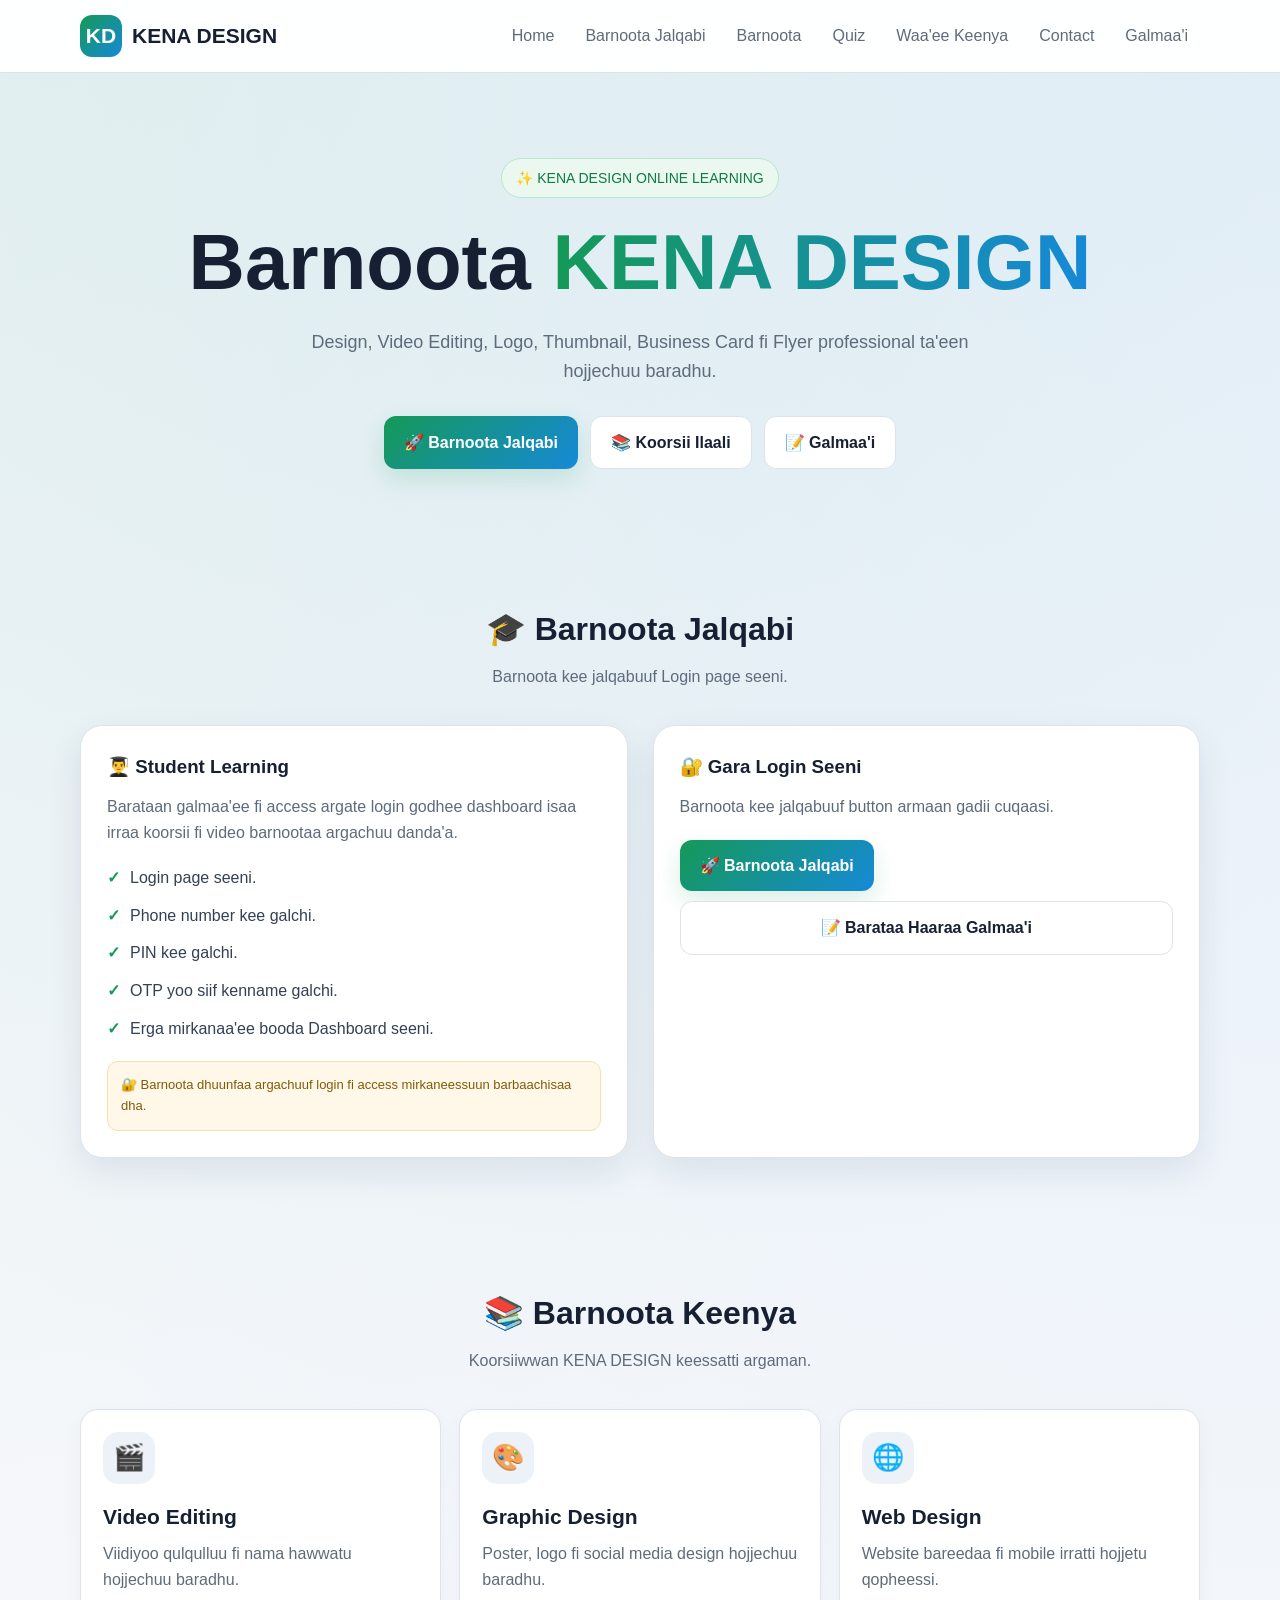
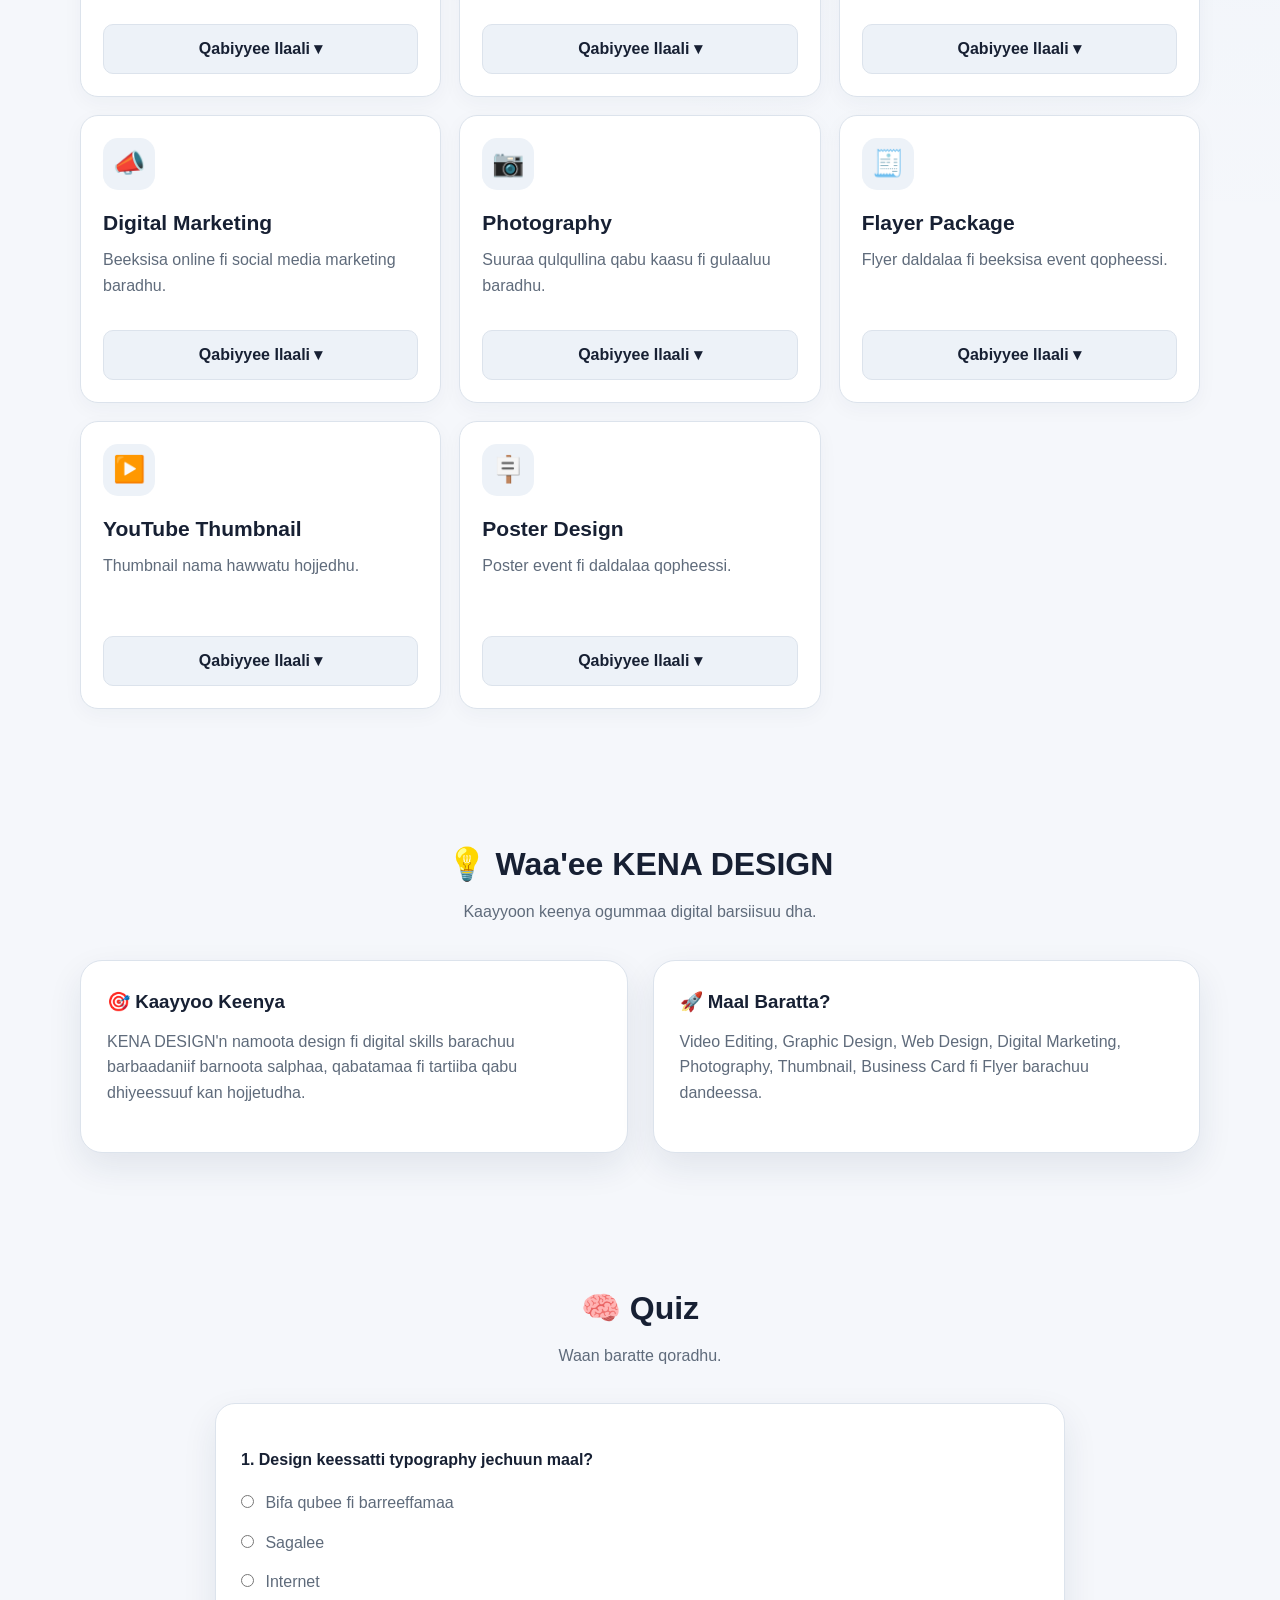
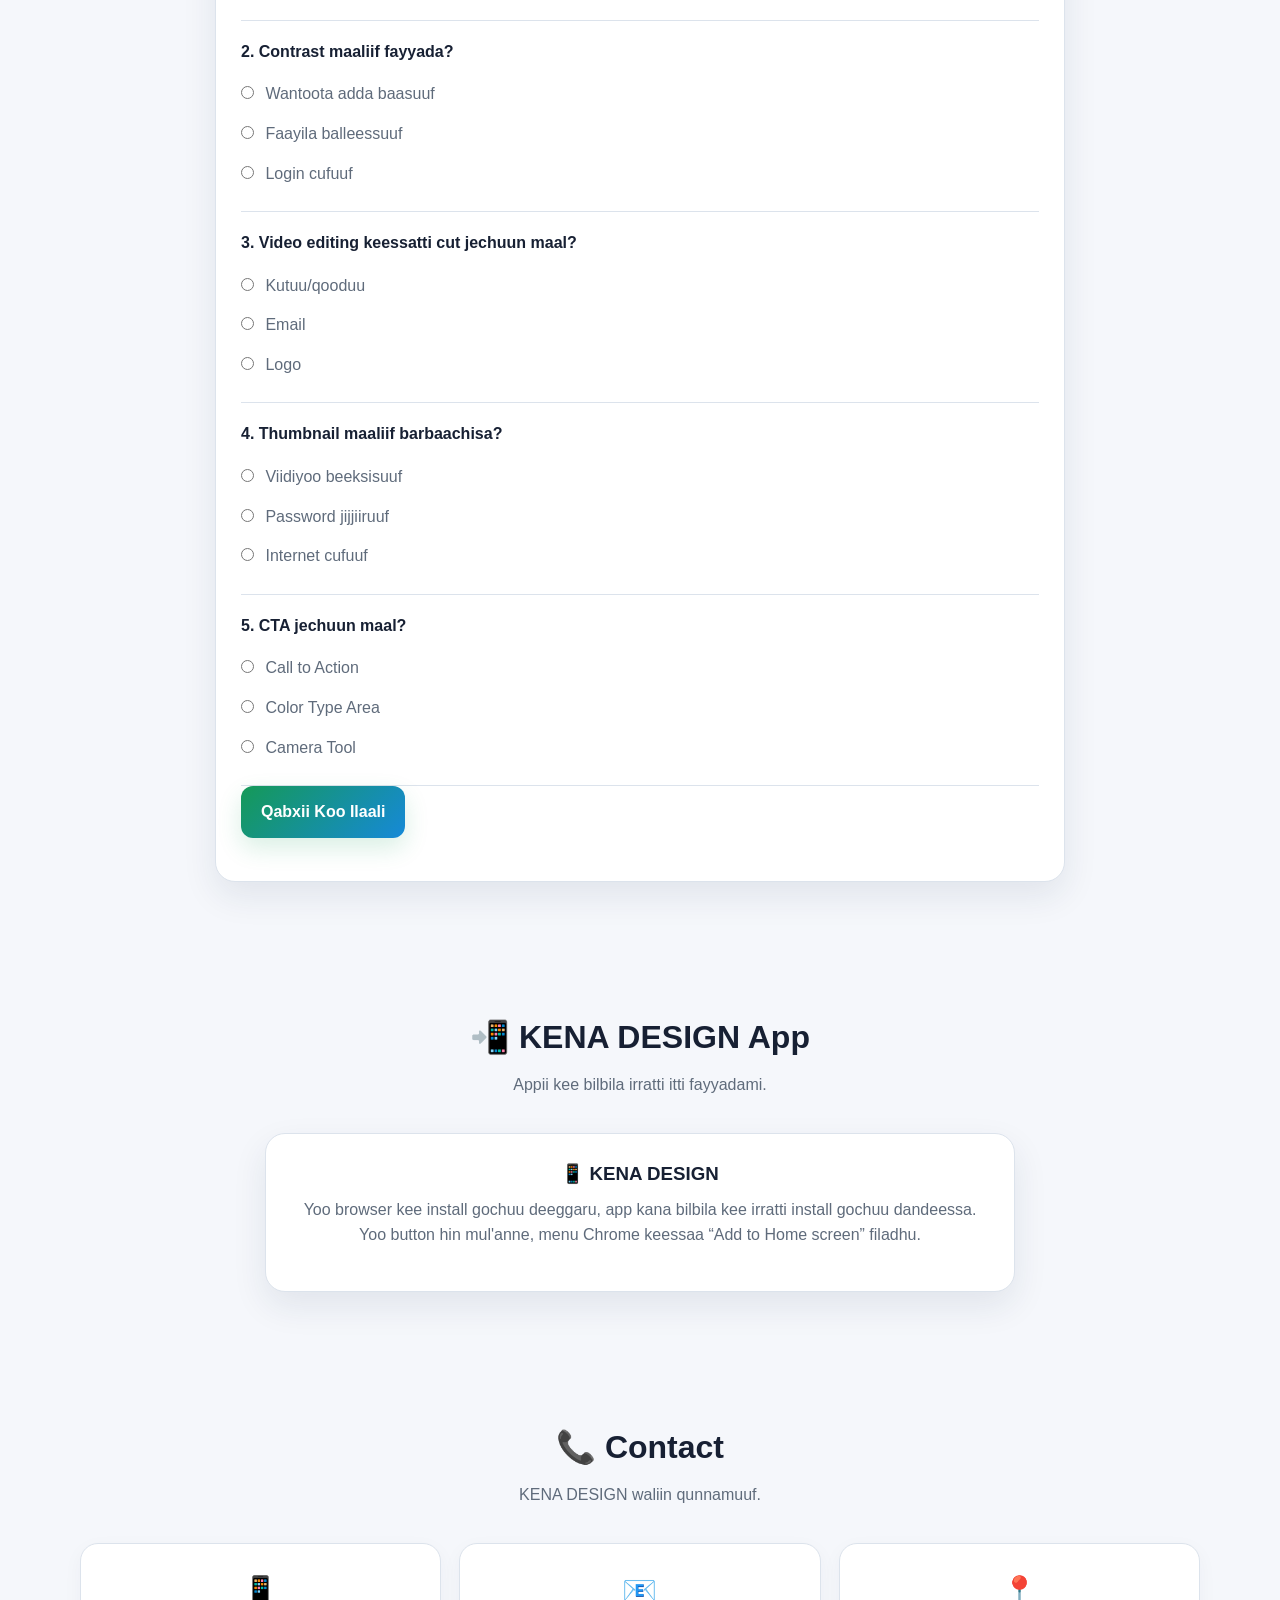
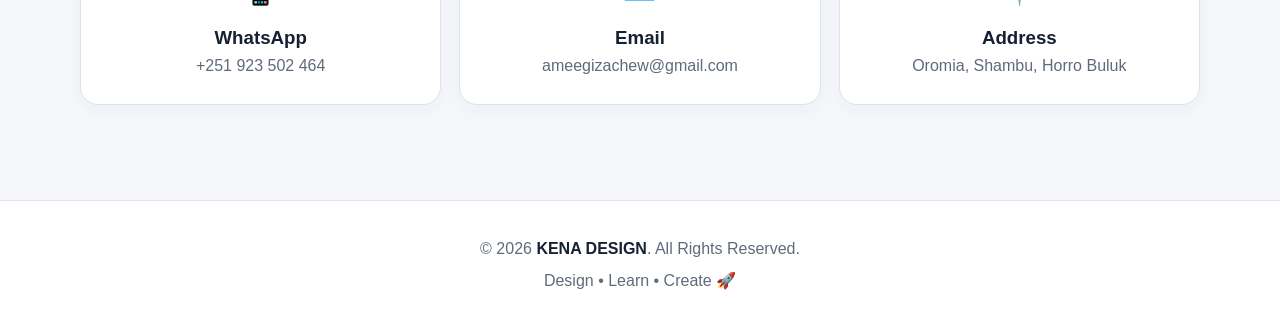
==== commit 880f18c6: "Update index.html" ====
--- a/index.html
+++ b/index.html
@@ -566,7 +566,7 @@
     </p>
 
     <div class="hero-actions">
-      <a href="login.html" class="btn primary">🚀 Barnoota Jalqabi</a>
+      <a href="https://ameegizachew-kena.github.io/kena-design-/login.html" class="btn primary">🚀 Barnoota Jalqabi</a>
       <a href="#courses" class="btn secondary">📚 Koorsii Ilaali</a>
       <a href="register.html" class="btn secondary">📝 Galmaa'i</a>
     </div>
@@ -613,9 +613,8 @@
           Barnoota kee jalqabuuf button armaan gadii cuqaasi.
         </p>
 
-        <a href="login.html" class="btn primary" style="width:100%;">
-          🚀 Login → Barnoota Jalqabi
-        </a>
+        <a href="https://ameegizachew-kena.github.io/kena-design-/login.html"
+   class="btn primary">🚀 Barnoota Jalqabi</a>
 
         <a href="register.html" class="btn secondary"
            style="width:100%;margin-top:10px;">
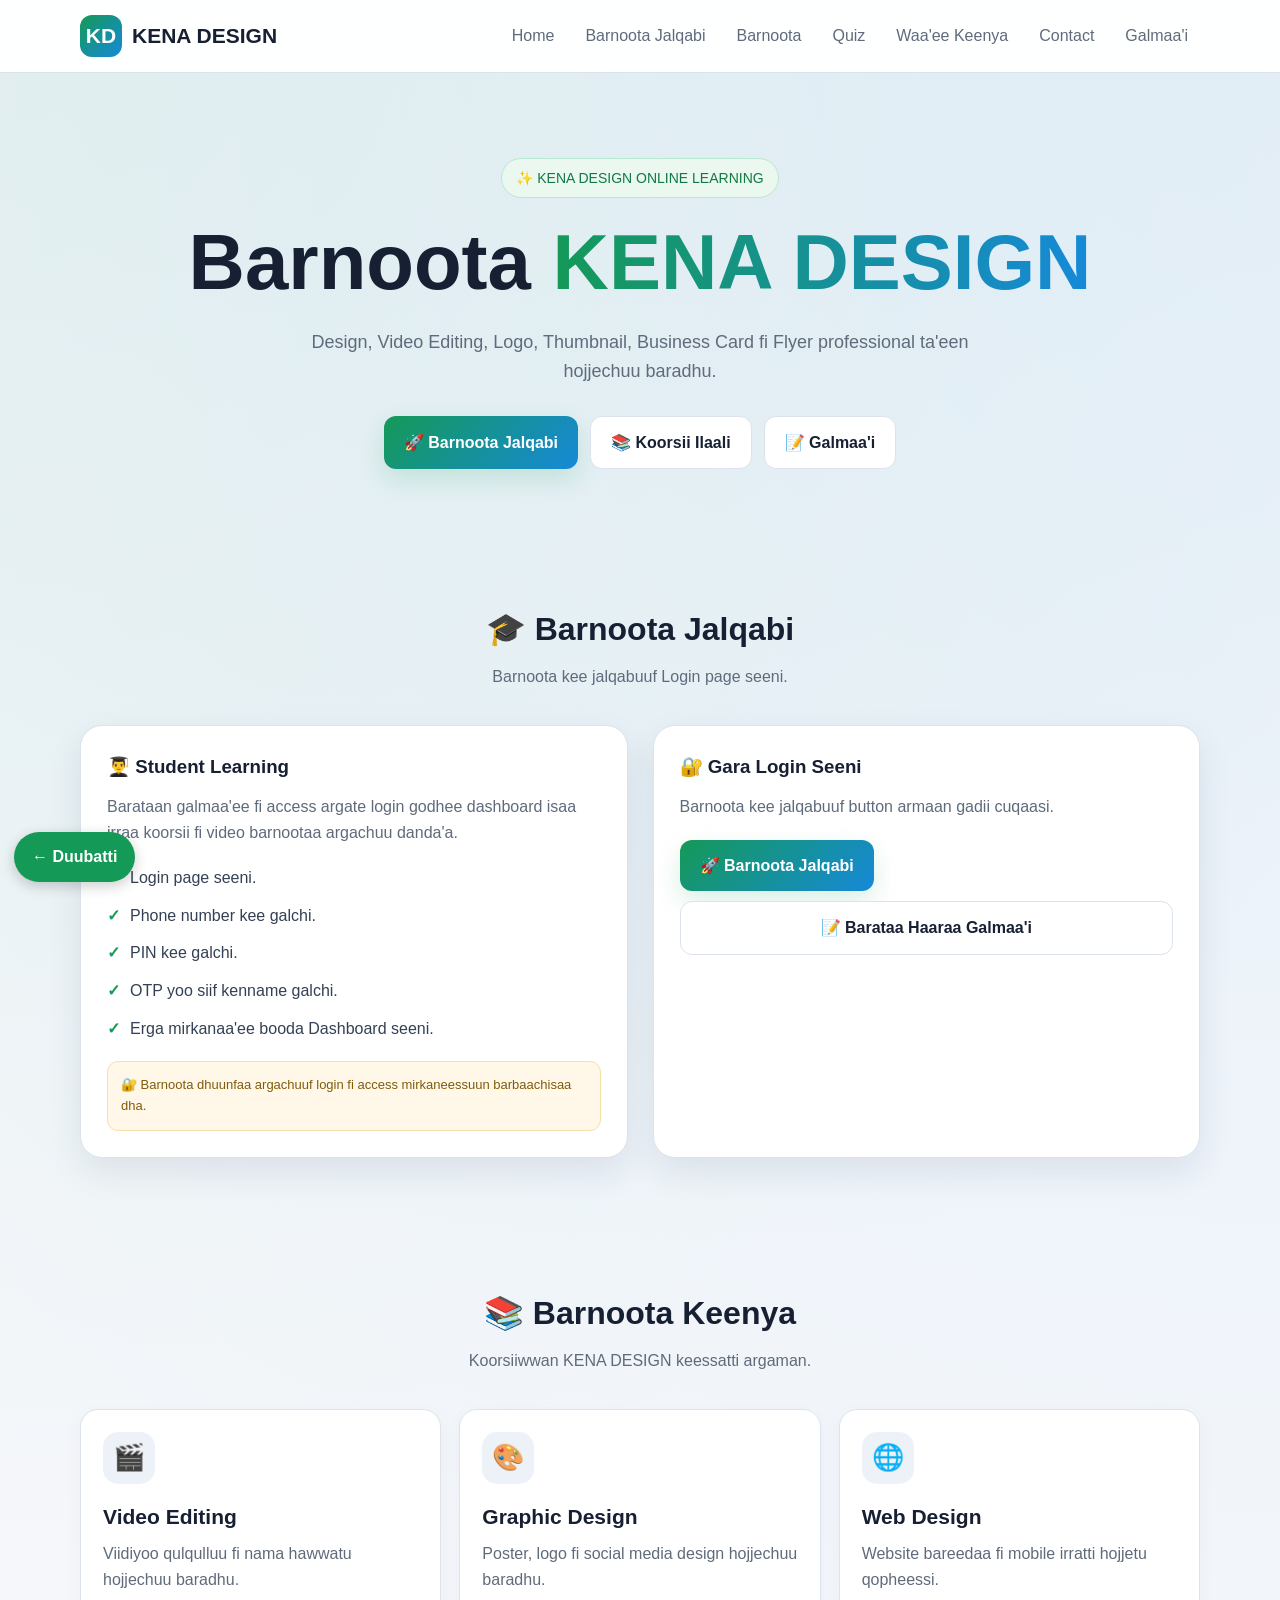
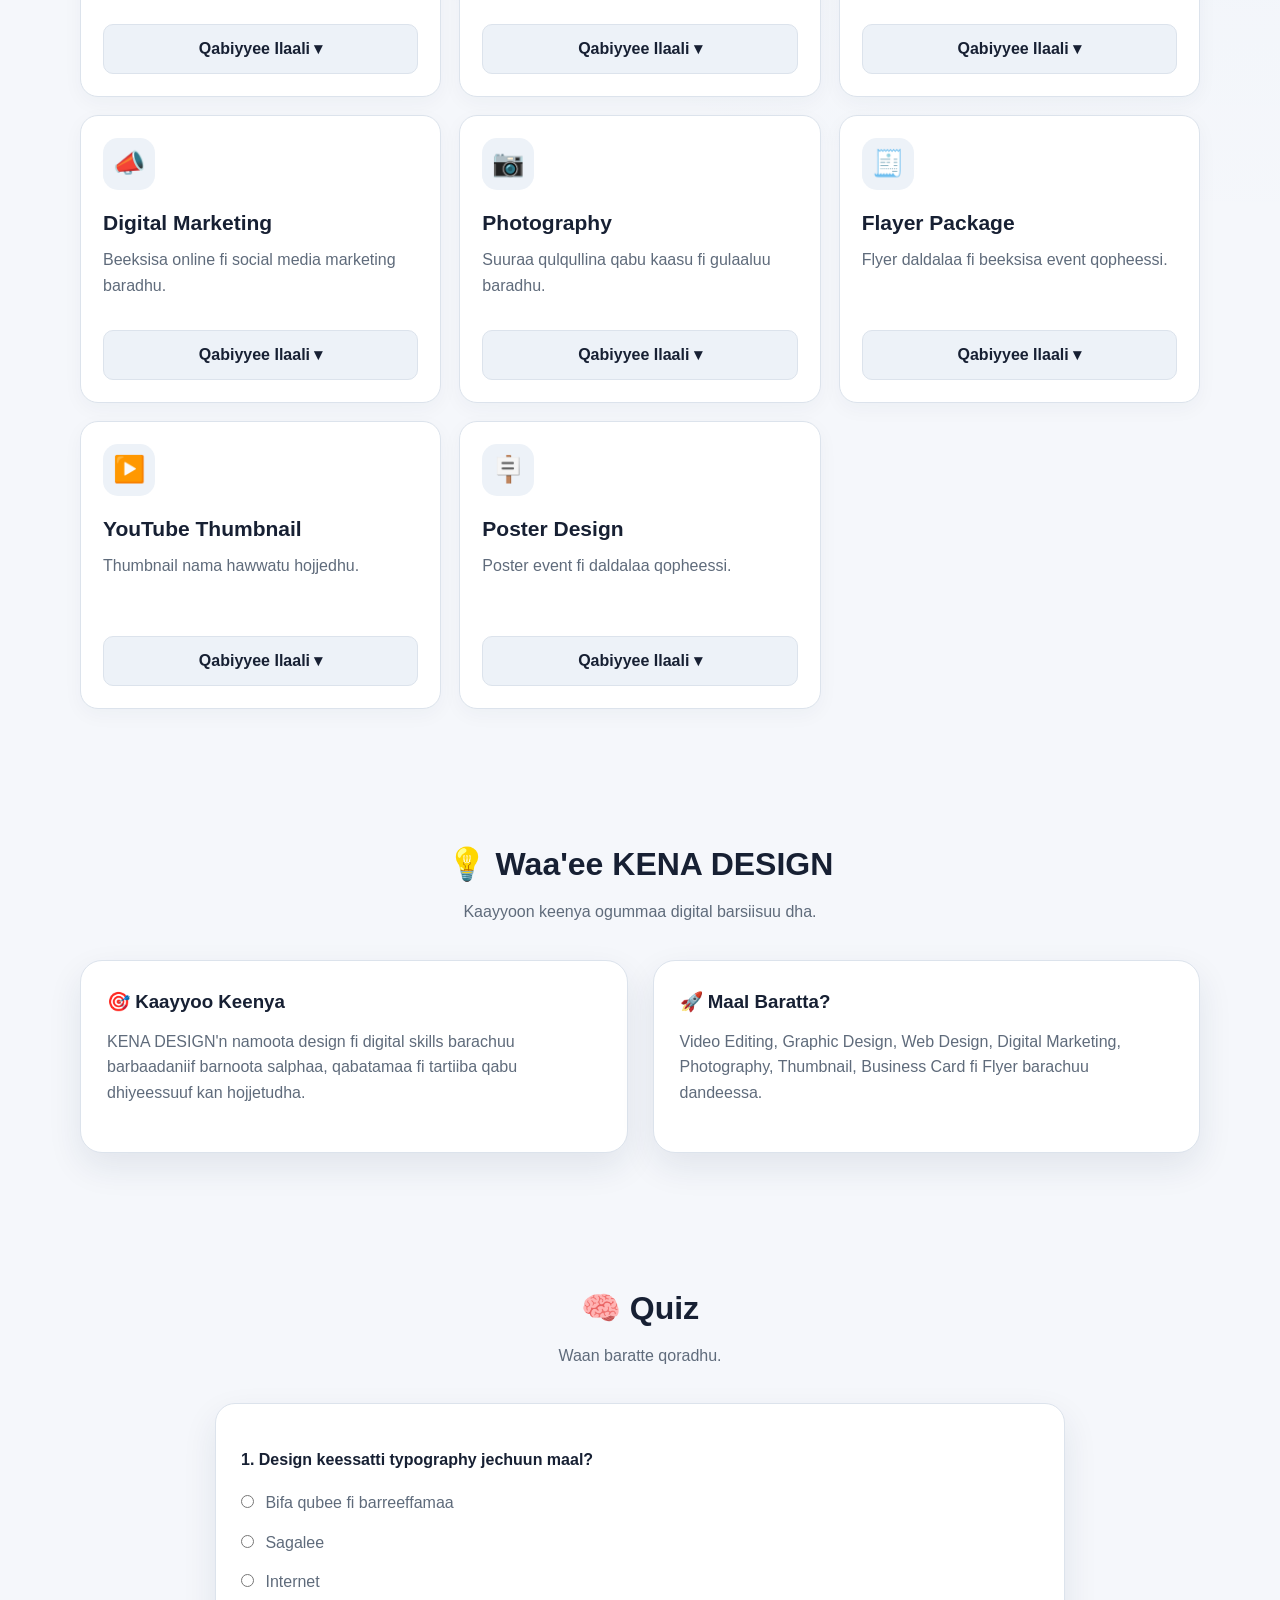
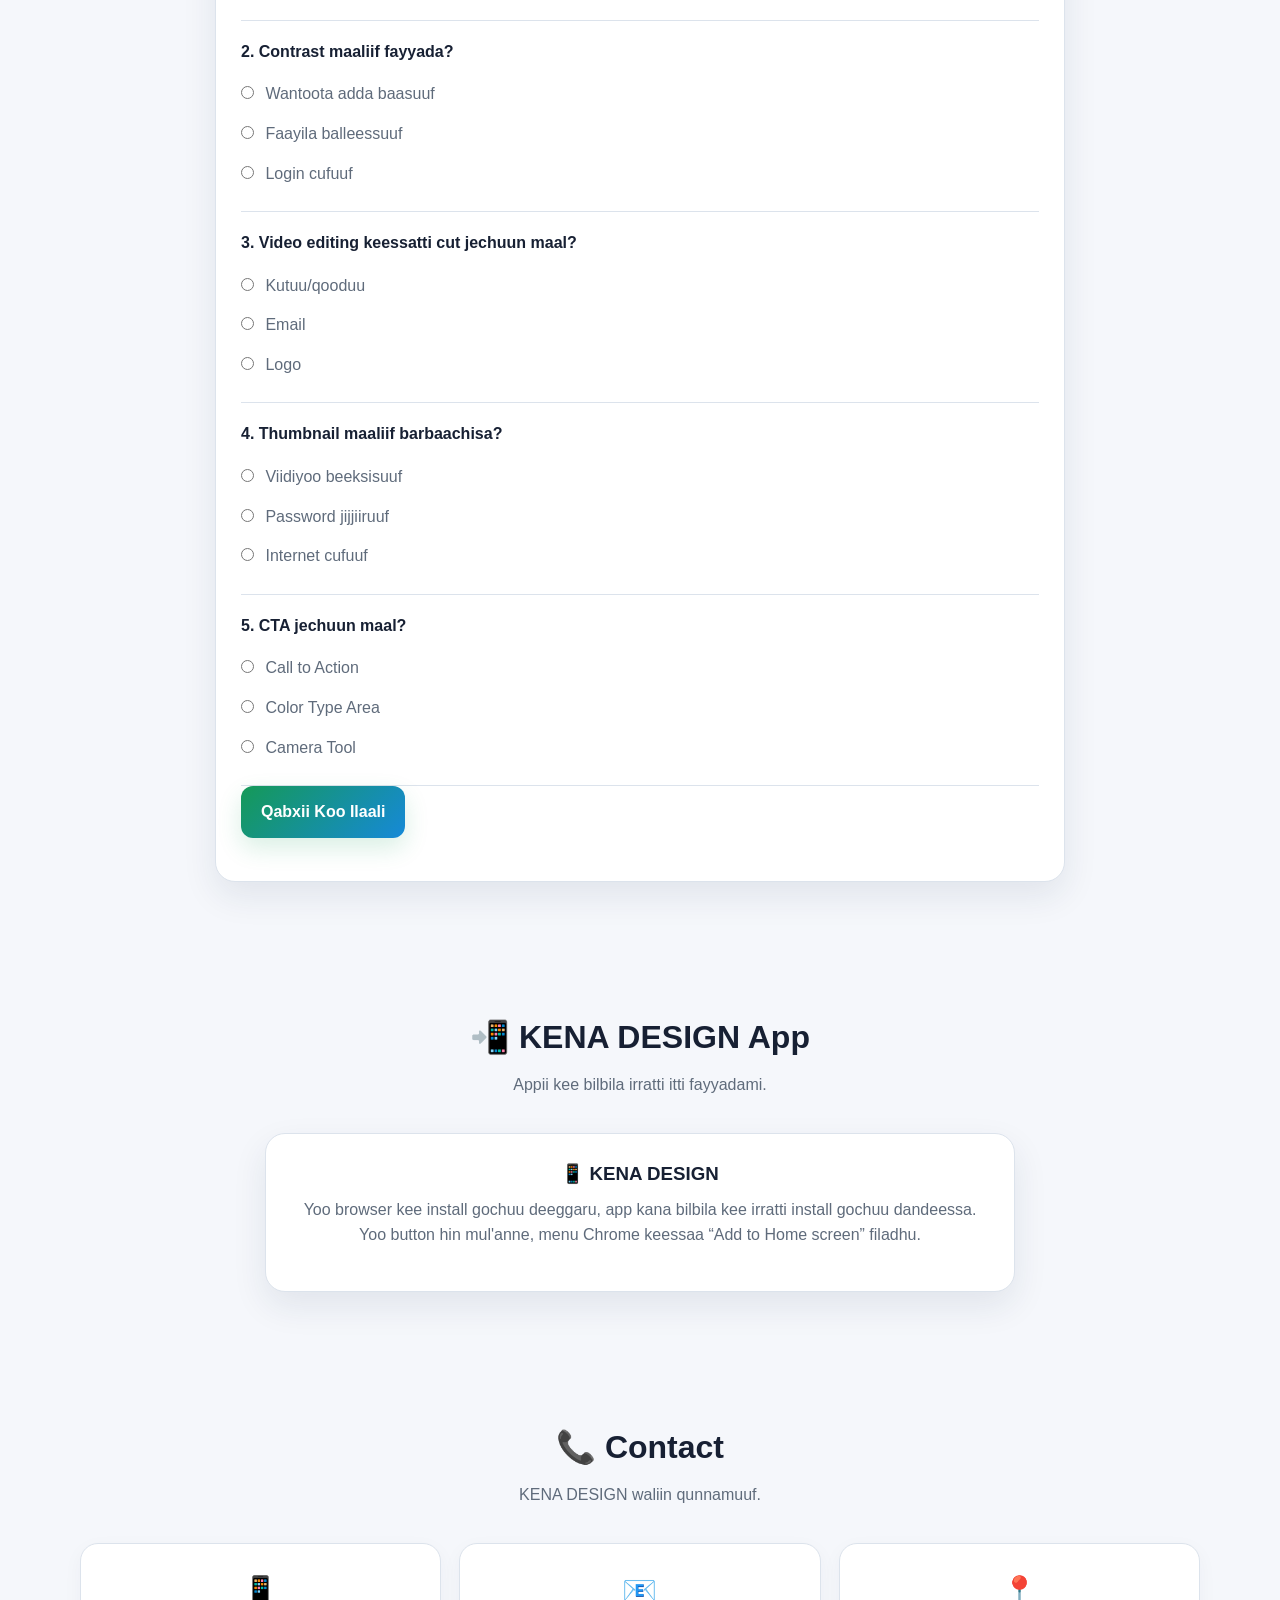
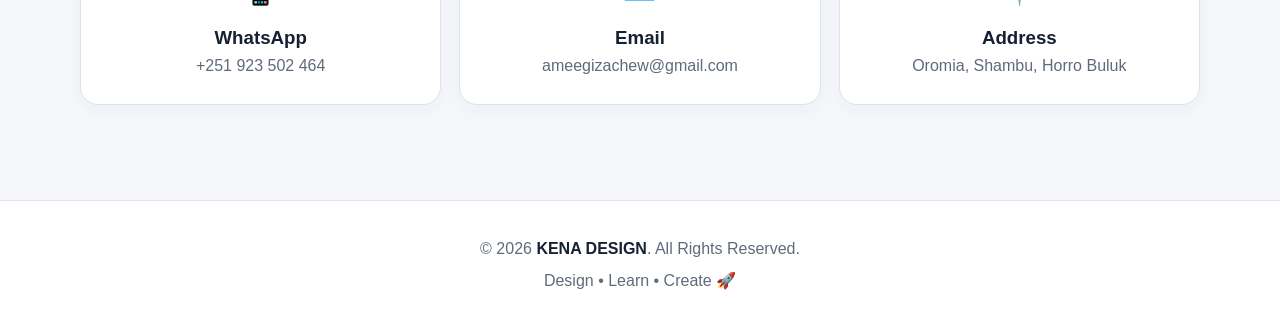
==== commit 1af2beb9: "Update index.html" ====
--- a/index.html
+++ b/index.html
@@ -528,7 +528,47 @@
 </head>
 
 <body>
-
+<!-- KENA DESIGN BACK BUTTON -->
+<button id="appBackButton" type="button" aria-label="Duubatti">
+  ← Duubatti
+</button>
+
+<style>
+#appBackButton {
+  position: fixed;
+  left: 14px;
+  bottom: 18px;
+  z-index: 99999;
+  display: block;
+  padding: 12px 18px;
+  border: none;
+  border-radius: 30px;
+  background: #159957;
+  color: #ffffff;
+  font-size: 16px;
+  font-weight: bold;
+  box-shadow: 0 4px 14px #0003;
+  cursor: pointer;
+}
+
+#appBackButton:active {
+  transform: scale(0.96);
+}
+</style>
+
+<script>
+(function () {
+  const backButton = document.getElementById("appBackButton");
+
+  backButton.addEventListener("click", function () {
+    if (window.history.length > 1) {
+      window.history.back();
+    } else {
+      window.location.href = "./index.html";
+    }
+  });
+})();
+</script>
 <nav>
   <div class="container nav-inner">
 
@@ -566,7 +606,10 @@
     </p>
 
     <div class="hero-actions">
-      <a href="https://ameegizachew-kena.github.io/kena-design-/login.html" class="btn primary">🚀 Barnoota Jalqabi</a>
+      <a href="https://ameegizachew-kena.github.io/kena-design-/login.html"
+   class="btn primary">
+  🚀 Barnoota Jalqabi
+</a>
       <a href="#courses" class="btn secondary">📚 Koorsii Ilaali</a>
       <a href="register.html" class="btn secondary">📝 Galmaa'i</a>
     </div>
@@ -614,7 +657,9 @@
         </p>
 
         <a href="https://ameegizachew-kena.github.io/kena-design-/login.html"
-   class="btn primary">🚀 Barnoota Jalqabi</a>
+   class="btn primary">
+  🚀 Barnoota Jalqabi
+</a>
 
         <a href="register.html" class="btn secondary"
            style="width:100%;margin-top:10px;">
